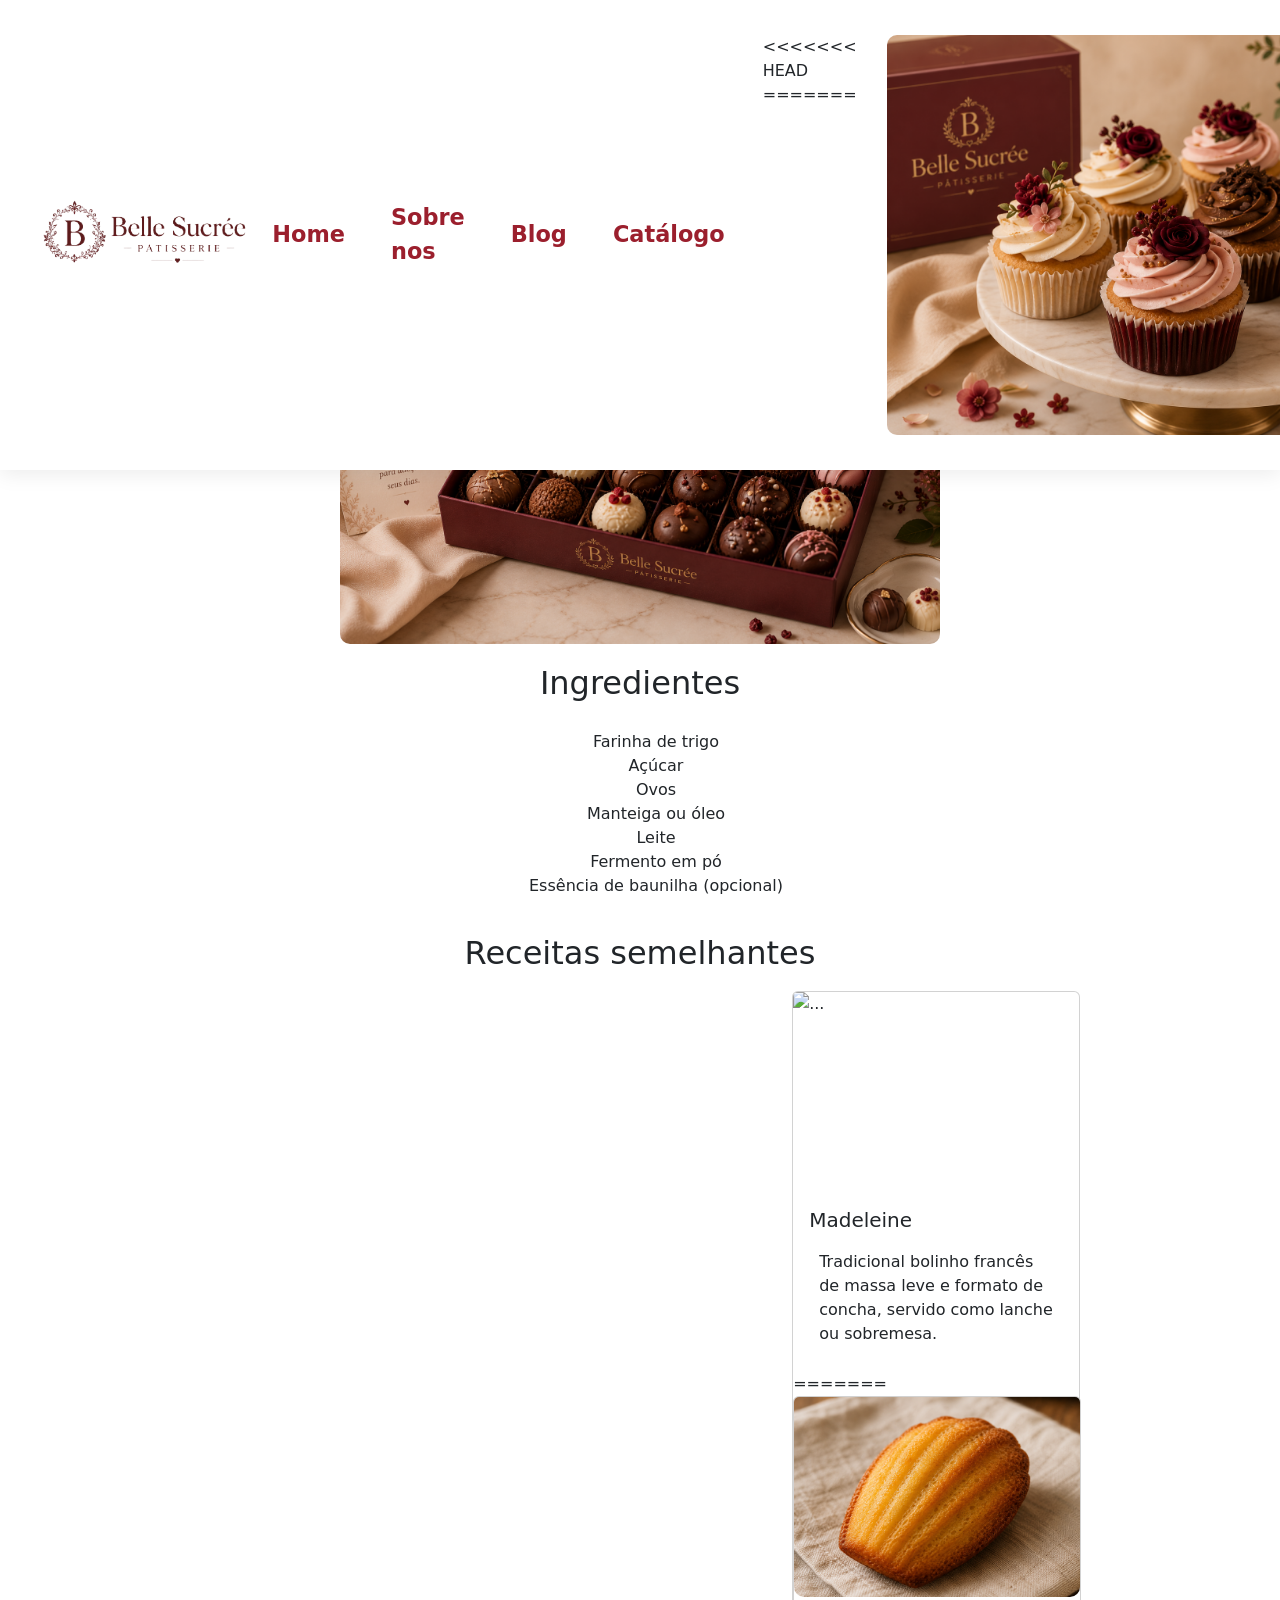
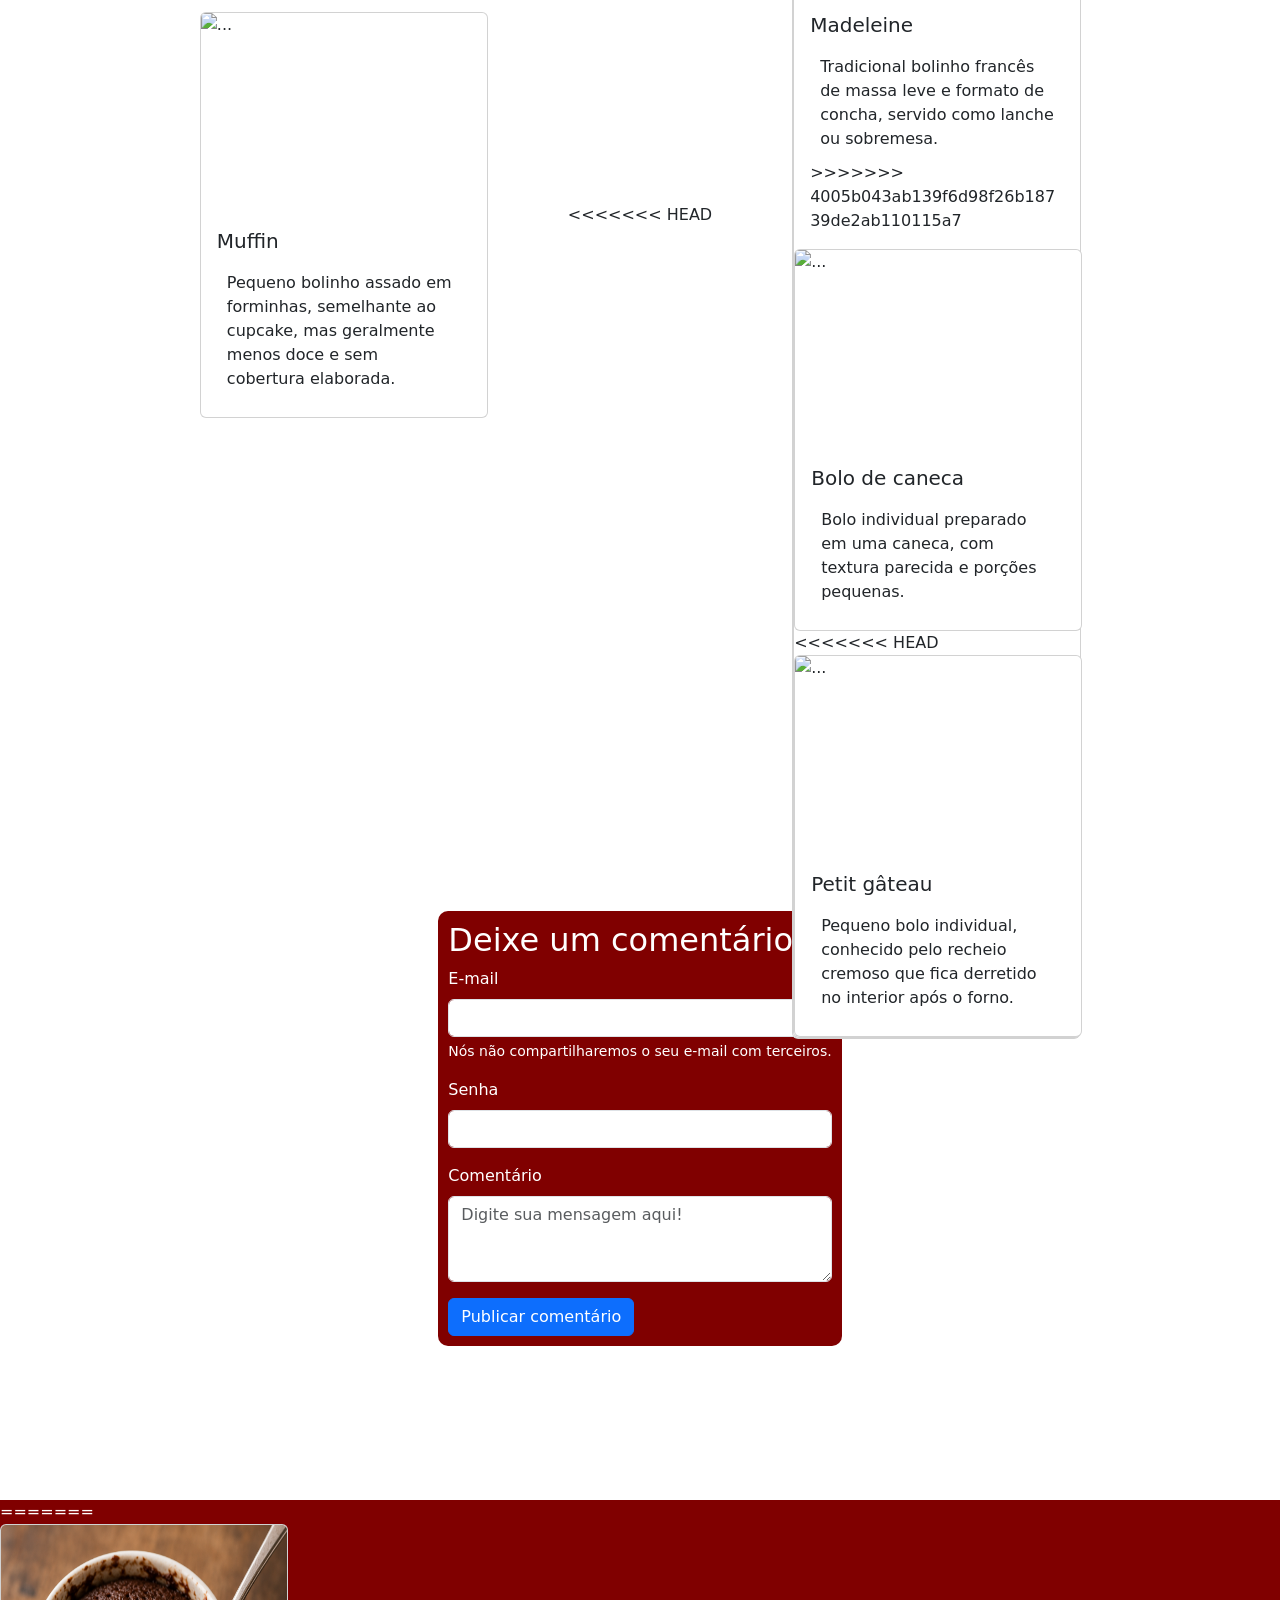
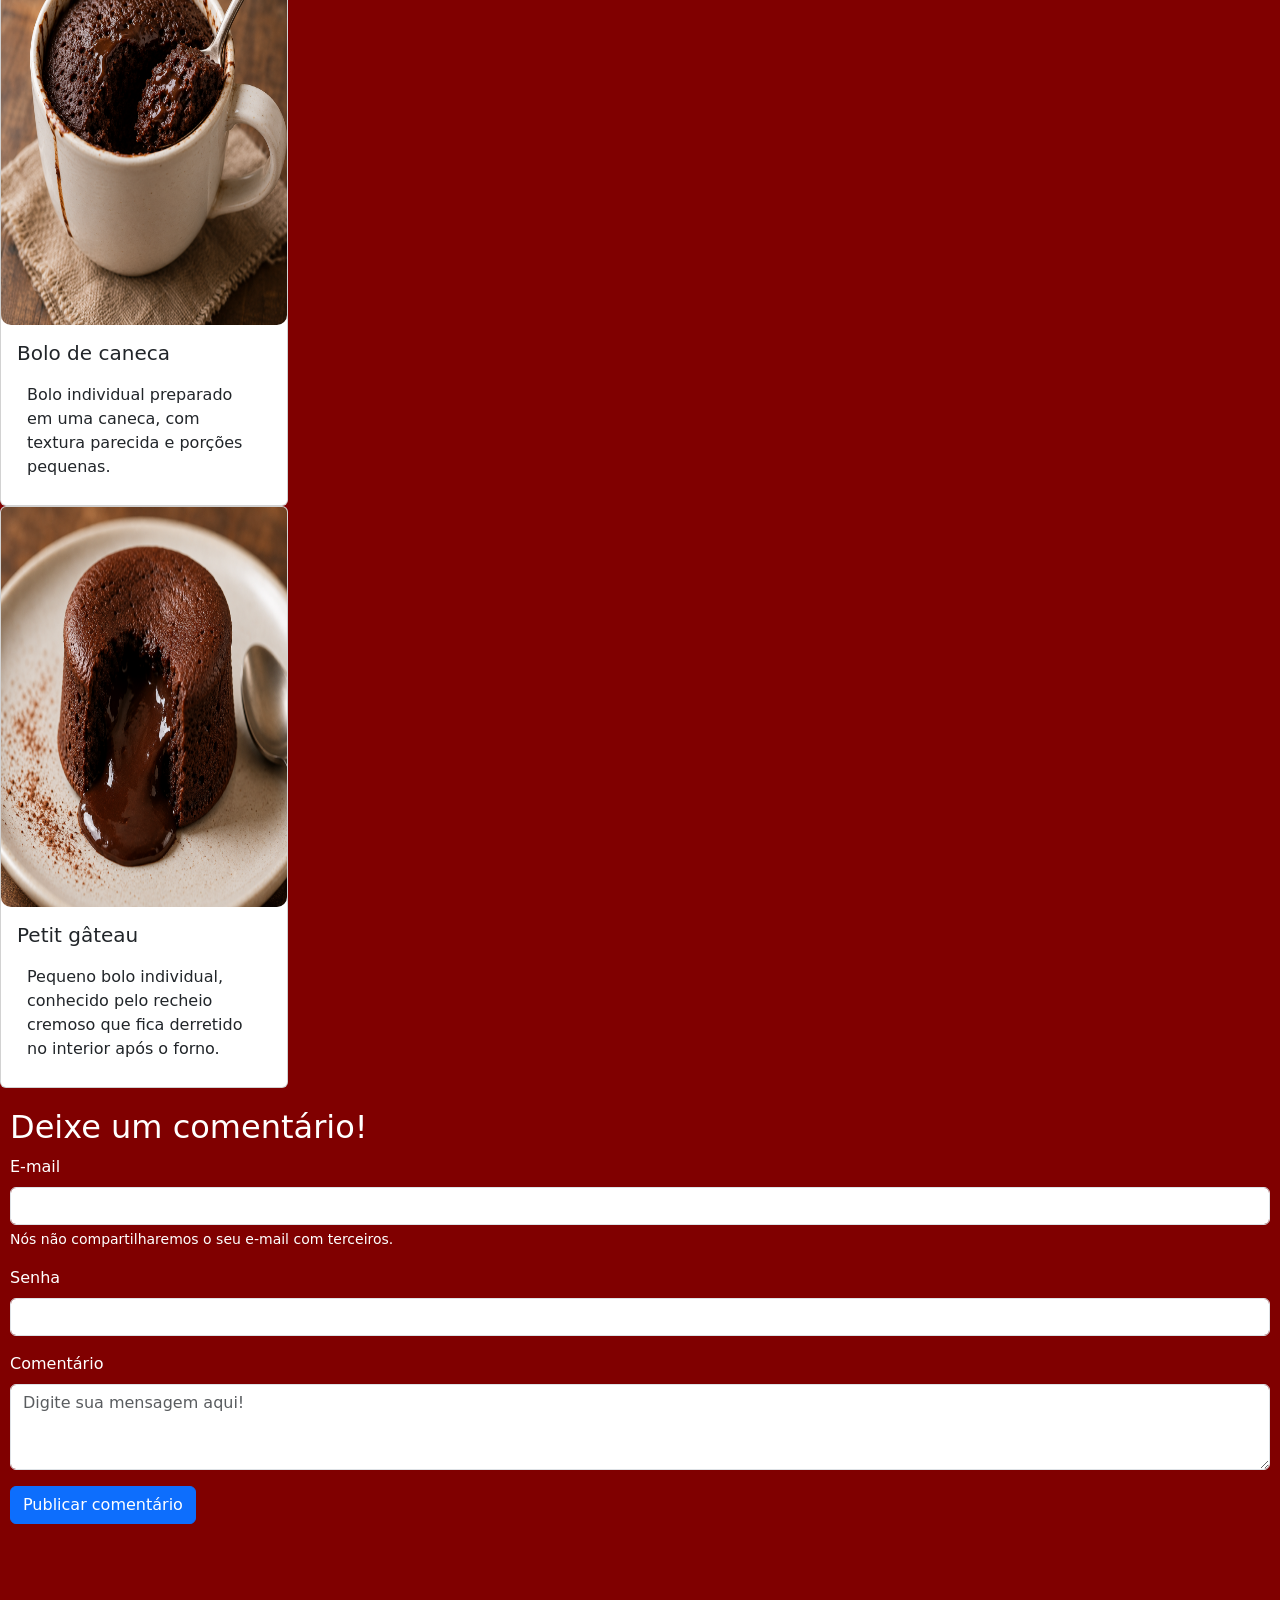
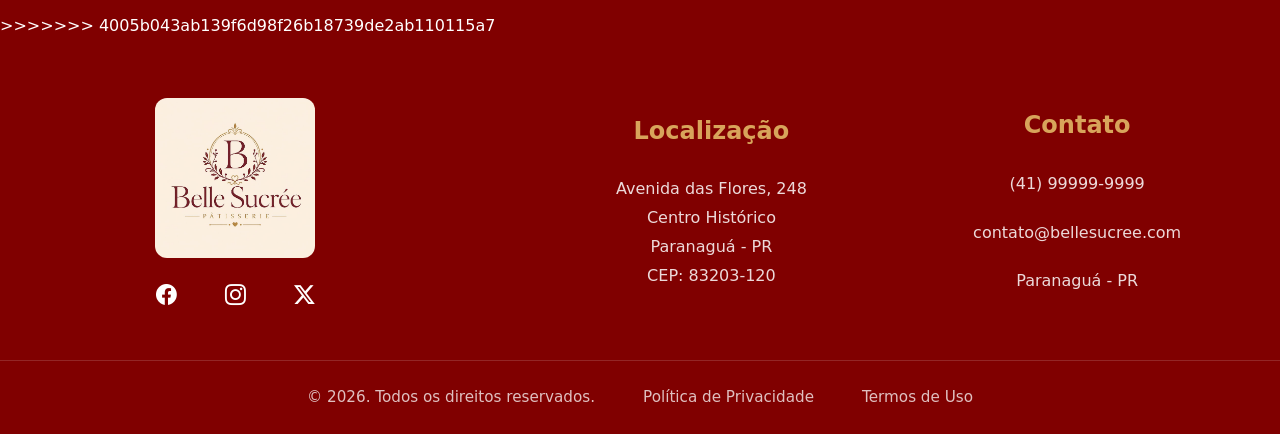
==== blog.html @ 2c6d9902 "Merge branch 'main' of https://github.com/Bruno-Pires-Oliveira/belleSucree" ====
<!DOCTYPE html>
<html lang="pt-BR">

<head>
  <meta charset="UTF-8">
  <meta name="viewport" content="width=device-width, initial-scale=1.0">
  <title>Blog de receita</title>
  <link rel="stylesheet" href="https://cdn.jsdelivr.net/npm/bootstrap-icons@1.13.1/font/bootstrap-icons.min.css">
  <link href="https://cdn.jsdelivr.net/npm/bootstrap@5.3.8/dist/css/bootstrap.min.css" rel="stylesheet" />
  <link rel="stylesheet" href="./style/blogStyle.css">
  <link rel="stylesheet" href="./style/default.css">
</head>

<body>
  <div id="app">
    <header>
      <nav class="navbar navbar-expand-lg navbar-custom fixed-top">

        <div class="container-fluid px-4">

          <!-- LOGO -->
          <div class="logo">
            <img class="logo-navbar" src="./assets/logo_Belle_sucree_Horizontal-sem-fundo.png" alt="Belle Sucrée logo">
          </div>

          <!-- BOTÃO MOBILE -->

          <button class="navbar-toggler" type="button" data-bs-toggle="collapse"
            data-bs-target="#navbarSupportedContent" aria-controls="navbarSupportedContent" aria-expanded="false"
            aria-label="Toggle navigation">

            <span class="navbar-toggler-icon"></span>

          </button>

          <!-- MENU -->

          <div class="collapse navbar-collapse" id="navbarSupportedContent">

            <ul class="navbar-nav mx-auto mb-2 mb-lg-0">

              <li class="nav-item">
                <a class="nav-link" href="./index.html">Home</a>
              </li>

              <li class="nav-item">
                <a class="nav-link" href="./Sobre.html">Sobre nos</a>
              </li>

              <li class="nav-item">
                <a class="nav-link" href="./blog.html">Blog</a>
              </li>

              <li class="nav-item">
                <a class="nav-link" href="./catalogo.html">Catálogo</a>
              </li>

<<<<<<< HEAD
=======
            <img src="./assets/cupcake.png" alt="" class="img-fluid">
            <h2>Ingredientes</h2>
            <ul>
              <li>Farinha de trigo</li>
              <li>Açúcar</li>
              <li>Ovos</li>
              <li>Manteiga ou óleo</li>
              <li>Leite</li>
              <li>Fermento em pó</li>
              <li>Essência de baunilha (opcional)</li>
>>>>>>> 4005b043ab139f6d98f26b18739de2ab110115a7
            </ul>

<<<<<<< HEAD
          </div>

=======
   <h2>Receitas semelhantes</h2>
        <aside class="receitasSemelhantes ">
          
         <div class="card" style="width: 18rem;">
         <img src="./assets/muffin.png" class="card-img-top img-fluid" alt="...">
         <div class="card-body">
         <h5 class="card-title">Muffin</h5>
         <p class="card-text">Pequeno bolinho assado em forminhas, semelhante ao cupcake, geralmente sem cobertura.</p>
>>>>>>> 4005b043ab139f6d98f26b18739de2ab110115a7
        </div>

      </nav>
    </header>
    <main class="main">
      <section class="receitasSecao">
        <h1>Cupcake cremoso</h1>
        <span>Agosto 04, 2026</span>
        <div></div>


        <img src="./assets/docinhos.png" alt="" class="img-fluid">
        <h2>Ingredientes</h2>
        <ul>
          <li>Farinha de trigo</li>
          <li>Açúcar</li>
          <li>Ovos</li>
          <li>Manteiga ou óleo</li>
          <li>Leite</li>
          <li>Fermento em pó</li>
          <li>Essência de baunilha (opcional)</li>
        </ul>
      </section>

      <h2>Receitas semelhantes</h2>
      <aside class="receitasSemelhantes">

        <div class="card" style="width: 18rem;">
          <img src="./assets/muffin.jpg" class="card-img-top img-fluid" alt="...">
          <div class="card-body">
            <h5 class="card-title">Muffin</h5>
            <p class="card-text">Pequeno bolinho assado em forminhas, semelhante ao cupcake, mas geralmente menos doce e
              sem cobertura elaborada.</p>
          </div>
        </div>
<<<<<<< HEAD
        <div class="card" style="width: 18rem;">
          <img src="./assets/madaleine.jpg" class="card-img-top img-fluid" alt="...">
          <div class="card-body">
            <h5 class="card-title">Madeleine</h5>
            <p class="card-text">Tradicional bolinho francês de massa leve e formato de concha, servido como lanche ou
              sobremesa.</p>
          </div>
=======
         <div class="card" style="width: 18rem;">
         <img src="./assets/madaleine.png" class="card-img-top img-fluid" alt="...">
         <div class="card-body">
         <h5 class="card-title">Madeleine</h5>
         <p class="card-text">Tradicional bolinho francês de massa leve e formato de concha, servido como lanche ou sobremesa.</p>
>>>>>>> 4005b043ab139f6d98f26b18739de2ab110115a7
        </div>
        <div class="card" style="width: 18rem;">
          <img src="./assets/boloDeCaneca.webp" class="card-img-top img-fluid" alt="...">
          <div class="card-body">
            <h5 class="card-title">Bolo de caneca</h5>
            <p class="card-text">Bolo individual preparado em uma caneca, com textura parecida e porções pequenas.</p>
          </div>
        </div>
<<<<<<< HEAD
        <div class="card" style="width: 18rem;">
          <img src="./assets/Petitgateau.jpg" class="card-img-top img-fluid" alt="...">
          <div class="card-body">
            <h5 class="card-title">Petit gâteau</h5>
            <p class="card-text">Pequeno bolo individual, conhecido pelo recheio cremoso que fica derretido no interior
              após o forno.</p>
          </div>
        </div>
      </aside>
      <div class="formulario">
        <h2>Deixe um comentário!</h2>
        <form>
          <div class="mb-3">
            <label for="exampleInputEmail1" class="form-label">E-mail</label>
            <input type="email" class="form-control" id="exampleInputEmail1" aria-describedby="emailHelp">
            <div id="emailHelp" class="form-text">Nós não compartilharemos o seu e-mail com terceiros.</div>
          </div>
          <div class="mb-3">
            <label for="exampleInputPassword1" class="form-label">Senha</label>
            <input type="password" class="form-control" id="exampleInputPassword1">
          </div>
          <div class="mb-3">
            <label for="messageTextarea" class="form-label">Comentário</label>
            <textarea class="form-control" id="messageTextarea" rows="3"
              placeholder="Digite sua mensagem aqui!"></textarea>
          </div>
          <button type="submit" class="btn btn-primary">Publicar comentário</button>
        </form>
      </div>
    </main>
    <footer class="footer">

=======
         <div class="card" style="width: 18rem;">
         <img src="./assets/boloDeCaneca.png" class="card-img-top img-fluid" alt="...">
         <div class="card-body">
         <h5 class="card-title">Bolo de caneca</h5>
         <p class="card-text">Bolo individual preparado em uma caneca, com textura parecida e porções pequenas.</p>
        </div>
        </div>
           <div class="card" style="width: 18rem;">
         <img src="./assets/petitGateu.png" class="card-img-top img-fluid" alt="...">
         <div class="card-body">
         <h5 class="card-title">Petit gâteau</h5>
         <p class="card-text">Pequeno bolo individual, conhecido pelo recheio cremoso que fica derretido no interior após o forno.</p>
        </div>
        </div> 
        </aside>
     <div class="formulario">
    <h2>Deixe um comentário!</h2>
    <form>
  <div class="mb-3">
    <label for="exampleInputEmail1" class="form-label">E-mail</label>
    <input type="email" class="form-control" id="exampleInputEmail1" aria-describedby="emailHelp">
    <div id="emailHelp" class="form-text">Nós não compartilharemos o seu e-mail com terceiros.</div>
  </div>
  <div class="mb-3">
    <label for="exampleInputPassword1" class="form-label">Senha</label>
    <input type="password" class="form-control" id="exampleInputPassword1">
  </div>
  <div class="mb-3">
  <label for="messageTextarea" class="form-label">Comentário</label>
  <textarea class="form-control" id="messageTextarea" rows="3" placeholder="Digite sua mensagem aqui!"></textarea>
</div>
  <button type="submit" class="btn btn-primary">Publicar comentário</button>
</form>
</div>
      </main>
     <footer class="footer">
 
>>>>>>> 4005b043ab139f6d98f26b18739de2ab110115a7
        <div class="footer-container align-items-center">

            <!-- Logo -->

            <div class="footer-col d-flex flex-column">

                <div class="d-flex flex-column align-items-center">

                    <img class="logo-footer" src="./assets/logoBelleSucree.jpg" alt="Belle Sucrée logo">

                    <section class="d-flex gap-5 p-2">
                        <i class="bi bi-facebook"></i>
                        <i class="bi bi-instagram"></i>
                        <i class="bi bi-twitter-x"></i>
                    </section>

                </div>

            </div>

            <!-- localização -->

            <div class="footer-col">

                <h3>Localização</h3>

                <p>
                    Avenida das Flores, 248<br>
                    Centro Histórico<br>
                    Paranaguá - PR<br>
                    CEP: 83203-120
                </p>
            </div>

            <!-- Contato -->

            <div class="footer-col">

                <h3>Contato</h3>

                <p>(41) 99999-9999</p>

                <p>contato@bellesucree.com</p>

                <p>Paranaguá - PR</p>

            </div>

        </div>

        <div class="footer-bottom d-flex gap-5 justify-content-center">

            <span>© 2026. Todos os direitos reservados.</span>
            <span>Política de Privacidade</span>
            <span>Termos de Uso</span>

        </div>

    </footer>
  </div>

  <script src="https://cdn.jsdelivr.net/npm/bootstrap@5.3.8/dist/js/bootstrap.bundle.min.js"
    integrity="sha384-FKyoEForCGlyvwx9Hj09JcYn3nv7wiPVlz7YYwJrWVcXK/BmnVDxM+D2scQbITxI"
    crossorigin="anonymous"></script>
</body>

</html>
---- style/blogStyle.css ----
a{
    text-decoration: none;
    color: white;
}
main{
    display: flex;
    flex-direction: column;
    align-items: center;
    justify-content: center;
    gap: 10px;
}


.receitasSecao{
    display: flex;
    flex-direction: column;
    align-items: center;
    justify-content: center;
    padding: 10px;
    gap: 20px;
}
.receitasSemelhantes{
    display: flex;
    flex-direction: column;
    gap: 20px;
    height: 50%;
  
}


img{
    border-radius: 10px;
}

p{
    padding: 10px;
    margin: 0;
}

.formulario{
    background-color: #800000;
    border-radius: 10px;
    margin-top: 10px;
    padding: 10px;
    color: white;
}
#emailHelp{
    color: white;
}







/* ===========================
TABLET
=========================== */
 
@media (min-width:768px) {
    
    #app{
        display: grid;
        grid-template-areas:  
        "header header header"
        "main main main"
        "footer footer footer"
        ;
    }
    
    header{
        grid-area: header;
    }
    main{
        grid-area: main;
        
    }
  
    footer{
        grid-area: footer;
    }
    
    img{
        height: 400px !important; 
    }
    .receitasSemelhantes{
        display: flex;
        flex-direction: row;
        flex-wrap: wrap;
        justify-content: center;
        align-items: center;
        gap: 80px;
    }
    .receitasSemelhantes img {
            height: 200px !important;
        }
    .footer-container {
        grid-template-columns: 1fr;
        text-align: center;
        gap: 40px;
    }
 
    .footer-col:first-child {
        max-width: 100%;
    }
 
    .logo-footer {
        margin: 0 auto 15px;
    }
 
    .footer-col section {
        justify-content: center;
    }
 
    .footer-bottom {
        flex-direction: row;
        align-items: center;
        text-align: center;
        
    }
 
}
 

@media (min-width:1024px) {
    .receitasSemelhantes{
        display: flex;
        flex-direction: row;
        
    }
    header{
        padding: 10px;
    }
    li{
        display: flex;
        align-items: center;
        justify-content: center;
    }
}
---- style/default.css ----
:root {
    --fundoPrincipal: #FFF8F0;
    --fundoSecoes: #F7EFE6;
    --destaques: #9B1F2D;
    --botaoPrimario: #7A1F33;
    --botaoHover: #5E1626;
    --titulos: #5A3A2E;
    --texto: #6D4C41;
    --bordaDetalhes: #EADBC8;
    --destaqueIcones: #D8A45B;
}

.bg-main {
    background-color: var(--fundoPrincipal) !important;
}

.bg-sections {
    background-color: var(--fundoSecoes) !important;
}

.bg-destaque {
    background-color: var(--destaques) !important;
}

.btn-bg-primary {
    background-color: var(--botaoPrimario) !important;
}

.btn-hover:hover {
    background-color: var(--botaoHover) !important;
}

.text-title {
    color: var(--titulos) !important;
}

.text-common {
    color: var(--texto) !important;
}

.border-details {
    border-color: var(--bordaDetalhes) !important;
}

.icon-details {
    color: var(--destaqueIcones) !important;
}


* {
    margin: 0;
    padding: 0;
    box-sizing: border-box;
    
}

/* =========================== Cabeçalho =========================== */
.navbar-custom {
    background-color: #fff !important;
    box-shadow: 0 4px 20px rgba(0, 0, 0, .08);
    min-height: 100px;
    z-index: 9999;
}

.logo-navbar {
    height: 120px !important;
    width: auto;
    object-fit: contain;
}

.navbar-nav {
    gap: 30px;
}

.nav-item {
    display: flex;
    align-items: center;
    justify-content: center;
    font-size: 1.4rem;
}

.nav-link {
    color: var(--destaques) !important;
    font-weight: 700 !important;
    font-size: 1.4rem;
    padding: 14px 30px;
    position: relative;
    transition: .3s;
}

.nav-link:hover {
    color: var(--destaques) !important;
}

.nav-link::after {
    content: "";
    position: absolute;
    left: 0;
    bottom: -5px;
    width: 0;
    height: 2px;
    background: var(--destaques);
    transition: .3s;
}

.nav-link:hover::after {
    width: 100%;
}

.nav-link.active {
    color: var(--destaques) !important;
}

.btn-pedido {
    background: var(--botaoPrimario);
    color: #fff;
    border: none;
    padding: 12px 25px;
    border-radius: 50px;
    font-weight: 700;
    transition: .3s;
}

.btn-pedido:hover {
    background: var(--botaoHover);
    transform: translateY(-2px);
}

.navbar-toggler {
    border: 1px solid black;
}

.navbar-toggler:focus {
    box-shadow: none;
}

/* =========================== Footer =========================== */
.logo-footer {
    height: 160px !important;
    width: auto;
    object-fit: contain;
}

.footer {
    background: #800000;
    color: #fff;
    margin-top: 80px;
}

.footer-container {
    max-width: 1400px;
    margin: 0 auto;
    display: grid;
    grid-template-columns: 1.5fr 1fr 1fr;
    gap: 80px;
    padding: 60px 60px 40px;
}

.footer-col h3 {
    font-size: 1.5rem;
    font-weight: 700;
    margin-bottom: 20px;
    color: var(--destaqueIcones);
}

.footer-col p {
    color: rgba(255, 255, 255, .85);
    line-height: 1.8;
}

.logo-footer {
    border-radius: 12px;
    margin-bottom: 15px;
}

.footer-col:first-child {
    max-width: 350px;
}

.footer-col section i {
    font-size: 1.3rem;
    cursor: pointer;
    transition: .3s;
}

.footer-col section i:hover {
    color: #D8A45B;
    transform: translateY(-3px);
}

.footer-bottom {
    border-top: 1px solid rgba(255, 255, 255, .15);

    padding: 25px;

    color: rgba(255, 255, 255, .75);

    font-size: .95rem;
}

.footer-bottom span {
    cursor: pointer;
    transition: .3s;
}

.footer-bottom span:hover {
    color: #D8A45B;
}


/* ========================== RESPONSIVIDADE =========================== */

/* ===========================
TABLET
=========================== */

@media (max-width:1024px) {
    .footer-container {
        gap: 40px;
        padding: 50px 30px;

    }

}

/* ===========================
CELULAR
=========================== */

@media (max-width:768px) {

    .header {
        flex-direction: column !important;
        gap: 20px !important;
        padding: 25px !important;
    }

    nav {
        gap: 20px !important;
        flex-wrap: wrap !important;
        justify-content: center !important;
    }

    .navbar-brand img {
        height: 60px !important;
    }

    .navbar-nav {
        gap: 10px !important;
        text-align: center !important;
        margin: 20px 0 !important;
    }

    .footer-container {
        grid-template-columns: 1fr !important;
        text-align: center !important;
        gap: 40px !important;
    }

    .footer-col:first-child {
        max-width: 100% !important;
    }

    .logo-footer {
        margin: 0 auto 15px !important;
    }

    .footer-col section {
        justify-content: center !important;
    }

    .footer-bottom {
        flex-direction: column !important;
        align-items: center !important;
        text-align: center !important;
        gap: 12px !important;
    }

}

/* ===========================
TELAS PEQUENAS
=========================== */

@media (max-width:480px) {
    .header {
        padding: 20px !important;
    }

    .logo img {
        height: 50px !important;
    }
}
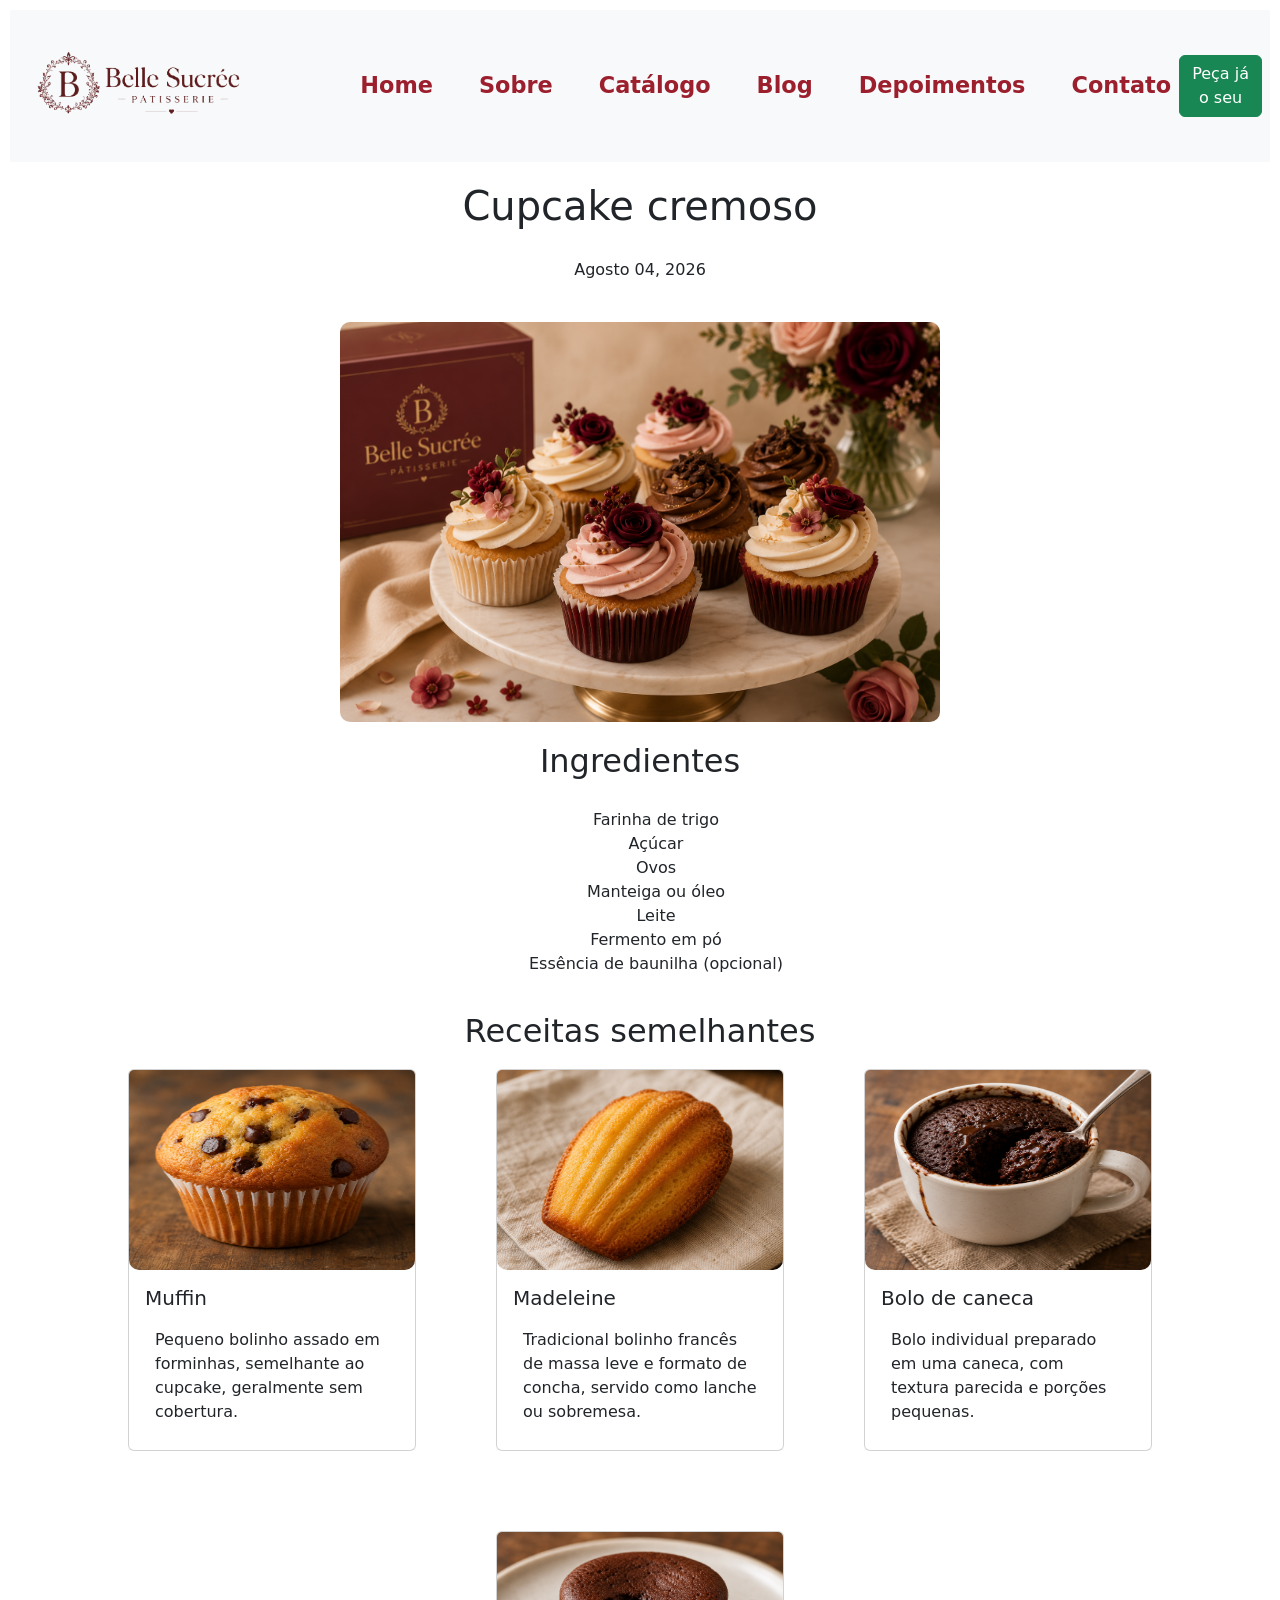
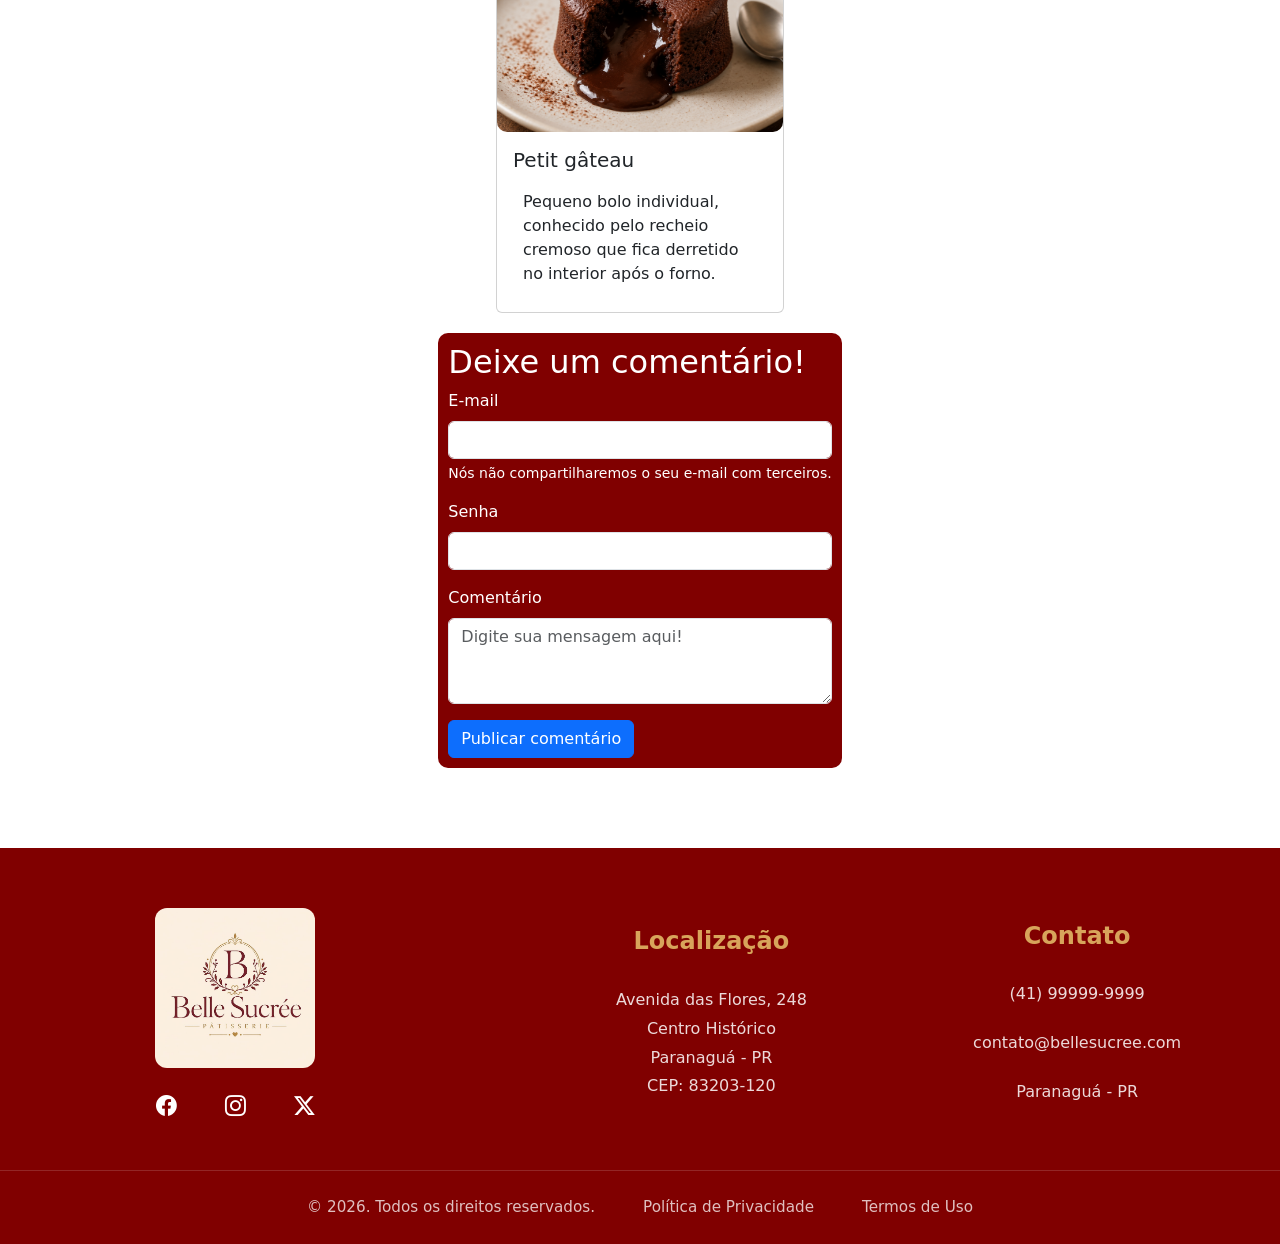
==== commit 39113d62: "Corrigindo a cagada do Pedro Lucas Dos Santos Nieri" ====
--- a/blog.html
+++ b/blog.html
@@ -1,62 +1,64 @@
 <!DOCTYPE html>
 <html lang="pt-BR">
-
 <head>
-  <meta charset="UTF-8">
-  <meta name="viewport" content="width=device-width, initial-scale=1.0">
-  <title>Blog de receita</title>
-  <link rel="stylesheet" href="https://cdn.jsdelivr.net/npm/bootstrap-icons@1.13.1/font/bootstrap-icons.min.css">
-  <link href="https://cdn.jsdelivr.net/npm/bootstrap@5.3.8/dist/css/bootstrap.min.css" rel="stylesheet" />
-  <link rel="stylesheet" href="./style/blogStyle.css">
-  <link rel="stylesheet" href="./style/default.css">
-</head>
+    <meta charset="UTF-8">
+    <meta name="viewport" content="width=device-width, initial-scale=1.0">
+    <title>Blog de receita</title>
+     <link rel="stylesheet" href="https://cdn.jsdelivr.net/npm/bootstrap-icons@1.13.1/font/bootstrap-icons.min.css">
+  <link href="https://cdn.jsdelivr.net/npm/bootstrap@5.3.8/dist/css/bootstrap.min.css" rel="stylesheet"/>
+    <link rel="stylesheet" href="./style/blogStyle.css">
+    <link rel="stylesheet" href="./style/default.css">
+  </head>
 
 <body>
-  <div id="app">
-    <header>
-      <nav class="navbar navbar-expand-lg navbar-custom fixed-top">
+    <div id="app">
+       <header>
 
-        <div class="container-fluid px-4">
+      <nav class="navbar navbar-expand-lg bg-body-tertiary">
+        <div class="container-fluid p-2">
+          <img class="logo-navbar img-fluid" src="./assets/logo_Belle_sucree_Horizontal-sem-fundo.png" style="height: 75px;" alt=""
+            srcset=""></a>
+          <a class="navbar-brand" href="#">
+            <button class="navbar-toggler" type="button" data-bs-toggle="collapse"
+              data-bs-target="#navbarSupportedContent" aria-controls="navbarSupportedContent" aria-expanded="false"
+              aria-label="Toggle navigation">
+              <span class="navbar-toggler-icon"></span>
+            </button>
+            <div class="collapse navbar-collapse " id="navbarSupportedContent">
+              <ul class="navbar-nav me-auto mb-2 mb-lg-0 ">
+                <li class="nav-item ">
+                  <a class="nav-link active linkHeader" aria-current="page" href="./index.html">Home</a>
+                </li>
+                <li class="nav-item">
+                  <a class="nav-link active linkHeader" aria-current="page" href="./Sobre.html">Sobre</a>
+                </li>
+                <li class="nav-item">
+                  <a class="nav-link active linkHeader" aria-current="page" href="./catalogo.html">Catálogo</a>
+                </li>
+                  <li class="nav-item">
+                  <a class="nav-link active linkHeader" aria-current="page" href="./blog.html">Blog</a>
+                </li>
+                <li class="nav-item">
+                  <a class="nav-link active linkHeader" aria-current="page" href="./index.html">Depoimentos</a>
+                </li>
+                <li class="nav-item">
+                  <a class="nav-link active linkHeader" aria-current="page" href="./index.html">Contato</a>
+                </li>
+              </ul>
+              <form class="d-flex" role="search" >
+                <button class="btn btn-success" type="button" ><a href="/catalogo.html">Peça já o seu</a></button>
+              </form>
+            </div>
+        </div>
+      </nav>
+      </header>
+      <main class="main">
+        <section class="receitasSecao">
+            <h1>Cupcake cremoso</h1>
+            <span>Agosto 04, 2026</span>
+            <div></div>
+           
 
-          <!-- LOGO -->
-          <div class="logo">
-            <img class="logo-navbar" src="./assets/logo_Belle_sucree_Horizontal-sem-fundo.png" alt="Belle Sucrée logo">
-          </div>
-
-          <!-- BOTÃO MOBILE -->
-
-          <button class="navbar-toggler" type="button" data-bs-toggle="collapse"
-            data-bs-target="#navbarSupportedContent" aria-controls="navbarSupportedContent" aria-expanded="false"
-            aria-label="Toggle navigation">
-
-            <span class="navbar-toggler-icon"></span>
-
-          </button>
-
-          <!-- MENU -->
-
-          <div class="collapse navbar-collapse" id="navbarSupportedContent">
-
-            <ul class="navbar-nav mx-auto mb-2 mb-lg-0">
-
-              <li class="nav-item">
-                <a class="nav-link" href="./index.html">Home</a>
-              </li>
-
-              <li class="nav-item">
-                <a class="nav-link" href="./Sobre.html">Sobre nos</a>
-              </li>
-
-              <li class="nav-item">
-                <a class="nav-link" href="./blog.html">Blog</a>
-              </li>
-
-              <li class="nav-item">
-                <a class="nav-link" href="./catalogo.html">Catálogo</a>
-              </li>
-
-<<<<<<< HEAD
-=======
             <img src="./assets/cupcake.png" alt="" class="img-fluid">
             <h2>Ingredientes</h2>
             <ul>
@@ -67,13 +69,9 @@
               <li>Leite</li>
               <li>Fermento em pó</li>
               <li>Essência de baunilha (opcional)</li>
->>>>>>> 4005b043ab139f6d98f26b18739de2ab110115a7
             </ul>
+        </section>
 
-<<<<<<< HEAD
-          </div>
-
-=======
    <h2>Receitas semelhantes</h2>
         <aside class="receitasSemelhantes ">
           
@@ -82,99 +80,15 @@
          <div class="card-body">
          <h5 class="card-title">Muffin</h5>
          <p class="card-text">Pequeno bolinho assado em forminhas, semelhante ao cupcake, geralmente sem cobertura.</p>
->>>>>>> 4005b043ab139f6d98f26b18739de2ab110115a7
         </div>
-
-      </nav>
-    </header>
-    <main class="main">
-      <section class="receitasSecao">
-        <h1>Cupcake cremoso</h1>
-        <span>Agosto 04, 2026</span>
-        <div></div>
-
-
-        <img src="./assets/docinhos.png" alt="" class="img-fluid">
-        <h2>Ingredientes</h2>
-        <ul>
-          <li>Farinha de trigo</li>
-          <li>Açúcar</li>
-          <li>Ovos</li>
-          <li>Manteiga ou óleo</li>
-          <li>Leite</li>
-          <li>Fermento em pó</li>
-          <li>Essência de baunilha (opcional)</li>
-        </ul>
-      </section>
-
-      <h2>Receitas semelhantes</h2>
-      <aside class="receitasSemelhantes">
-
-        <div class="card" style="width: 18rem;">
-          <img src="./assets/muffin.jpg" class="card-img-top img-fluid" alt="...">
-          <div class="card-body">
-            <h5 class="card-title">Muffin</h5>
-            <p class="card-text">Pequeno bolinho assado em forminhas, semelhante ao cupcake, mas geralmente menos doce e
-              sem cobertura elaborada.</p>
-          </div>
         </div>
-<<<<<<< HEAD
-        <div class="card" style="width: 18rem;">
-          <img src="./assets/madaleine.jpg" class="card-img-top img-fluid" alt="...">
-          <div class="card-body">
-            <h5 class="card-title">Madeleine</h5>
-            <p class="card-text">Tradicional bolinho francês de massa leve e formato de concha, servido como lanche ou
-              sobremesa.</p>
-          </div>
-=======
          <div class="card" style="width: 18rem;">
          <img src="./assets/madaleine.png" class="card-img-top img-fluid" alt="...">
          <div class="card-body">
          <h5 class="card-title">Madeleine</h5>
          <p class="card-text">Tradicional bolinho francês de massa leve e formato de concha, servido como lanche ou sobremesa.</p>
->>>>>>> 4005b043ab139f6d98f26b18739de2ab110115a7
         </div>
-        <div class="card" style="width: 18rem;">
-          <img src="./assets/boloDeCaneca.webp" class="card-img-top img-fluid" alt="...">
-          <div class="card-body">
-            <h5 class="card-title">Bolo de caneca</h5>
-            <p class="card-text">Bolo individual preparado em uma caneca, com textura parecida e porções pequenas.</p>
-          </div>
         </div>
-<<<<<<< HEAD
-        <div class="card" style="width: 18rem;">
-          <img src="./assets/Petitgateau.jpg" class="card-img-top img-fluid" alt="...">
-          <div class="card-body">
-            <h5 class="card-title">Petit gâteau</h5>
-            <p class="card-text">Pequeno bolo individual, conhecido pelo recheio cremoso que fica derretido no interior
-              após o forno.</p>
-          </div>
-        </div>
-      </aside>
-      <div class="formulario">
-        <h2>Deixe um comentário!</h2>
-        <form>
-          <div class="mb-3">
-            <label for="exampleInputEmail1" class="form-label">E-mail</label>
-            <input type="email" class="form-control" id="exampleInputEmail1" aria-describedby="emailHelp">
-            <div id="emailHelp" class="form-text">Nós não compartilharemos o seu e-mail com terceiros.</div>
-          </div>
-          <div class="mb-3">
-            <label for="exampleInputPassword1" class="form-label">Senha</label>
-            <input type="password" class="form-control" id="exampleInputPassword1">
-          </div>
-          <div class="mb-3">
-            <label for="messageTextarea" class="form-label">Comentário</label>
-            <textarea class="form-control" id="messageTextarea" rows="3"
-              placeholder="Digite sua mensagem aqui!"></textarea>
-          </div>
-          <button type="submit" class="btn btn-primary">Publicar comentário</button>
-        </form>
-      </div>
-    </main>
-    <footer class="footer">
-
-=======
          <div class="card" style="width: 18rem;">
          <img src="./assets/boloDeCaneca.png" class="card-img-top img-fluid" alt="...">
          <div class="card-body">
@@ -212,33 +126,32 @@
       </main>
      <footer class="footer">
  
->>>>>>> 4005b043ab139f6d98f26b18739de2ab110115a7
         <div class="footer-container align-items-center">
-
+ 
             <!-- Logo -->
-
+ 
             <div class="footer-col d-flex flex-column">
-
+ 
                 <div class="d-flex flex-column align-items-center">
-
+ 
                     <img class="logo-footer" src="./assets/logoBelleSucree.jpg" alt="Belle Sucrée logo">
-
+ 
                     <section class="d-flex gap-5 p-2">
                         <i class="bi bi-facebook"></i>
                         <i class="bi bi-instagram"></i>
                         <i class="bi bi-twitter-x"></i>
                     </section>
-
+ 
                 </div>
-
+ 
             </div>
-
+ 
             <!-- localização -->
-
+ 
             <div class="footer-col">
-
+ 
                 <h3>Localização</h3>
-
+ 
                 <p>
                     Avenida das Flores, 248<br>
                     Centro Histórico<br>
@@ -246,37 +159,36 @@
                     CEP: 83203-120
                 </p>
             </div>
-
+ 
             <!-- Contato -->
-
+ 
             <div class="footer-col">
-
+ 
                 <h3>Contato</h3>
-
+ 
                 <p>(41) 99999-9999</p>
-
+ 
                 <p>contato@bellesucree.com</p>
-
+ 
                 <p>Paranaguá - PR</p>
-
+ 
             </div>
-
+ 
         </div>
-
+ 
         <div class="footer-bottom d-flex gap-5 justify-content-center">
-
+ 
             <span>© 2026. Todos os direitos reservados.</span>
             <span>Política de Privacidade</span>
             <span>Termos de Uso</span>
+ 
+        </div>
+ 
+    </footer>
+    </div>
 
-        </div>
-
-    </footer>
-  </div>
-
-  <script src="https://cdn.jsdelivr.net/npm/bootstrap@5.3.8/dist/js/bootstrap.bundle.min.js"
+    <script src="https://cdn.jsdelivr.net/npm/bootstrap@5.3.8/dist/js/bootstrap.bundle.min.js"
     integrity="sha384-FKyoEForCGlyvwx9Hj09JcYn3nv7wiPVlz7YYwJrWVcXK/BmnVDxM+D2scQbITxI"
     crossorigin="anonymous"></script>
 </body>
-
 </html>
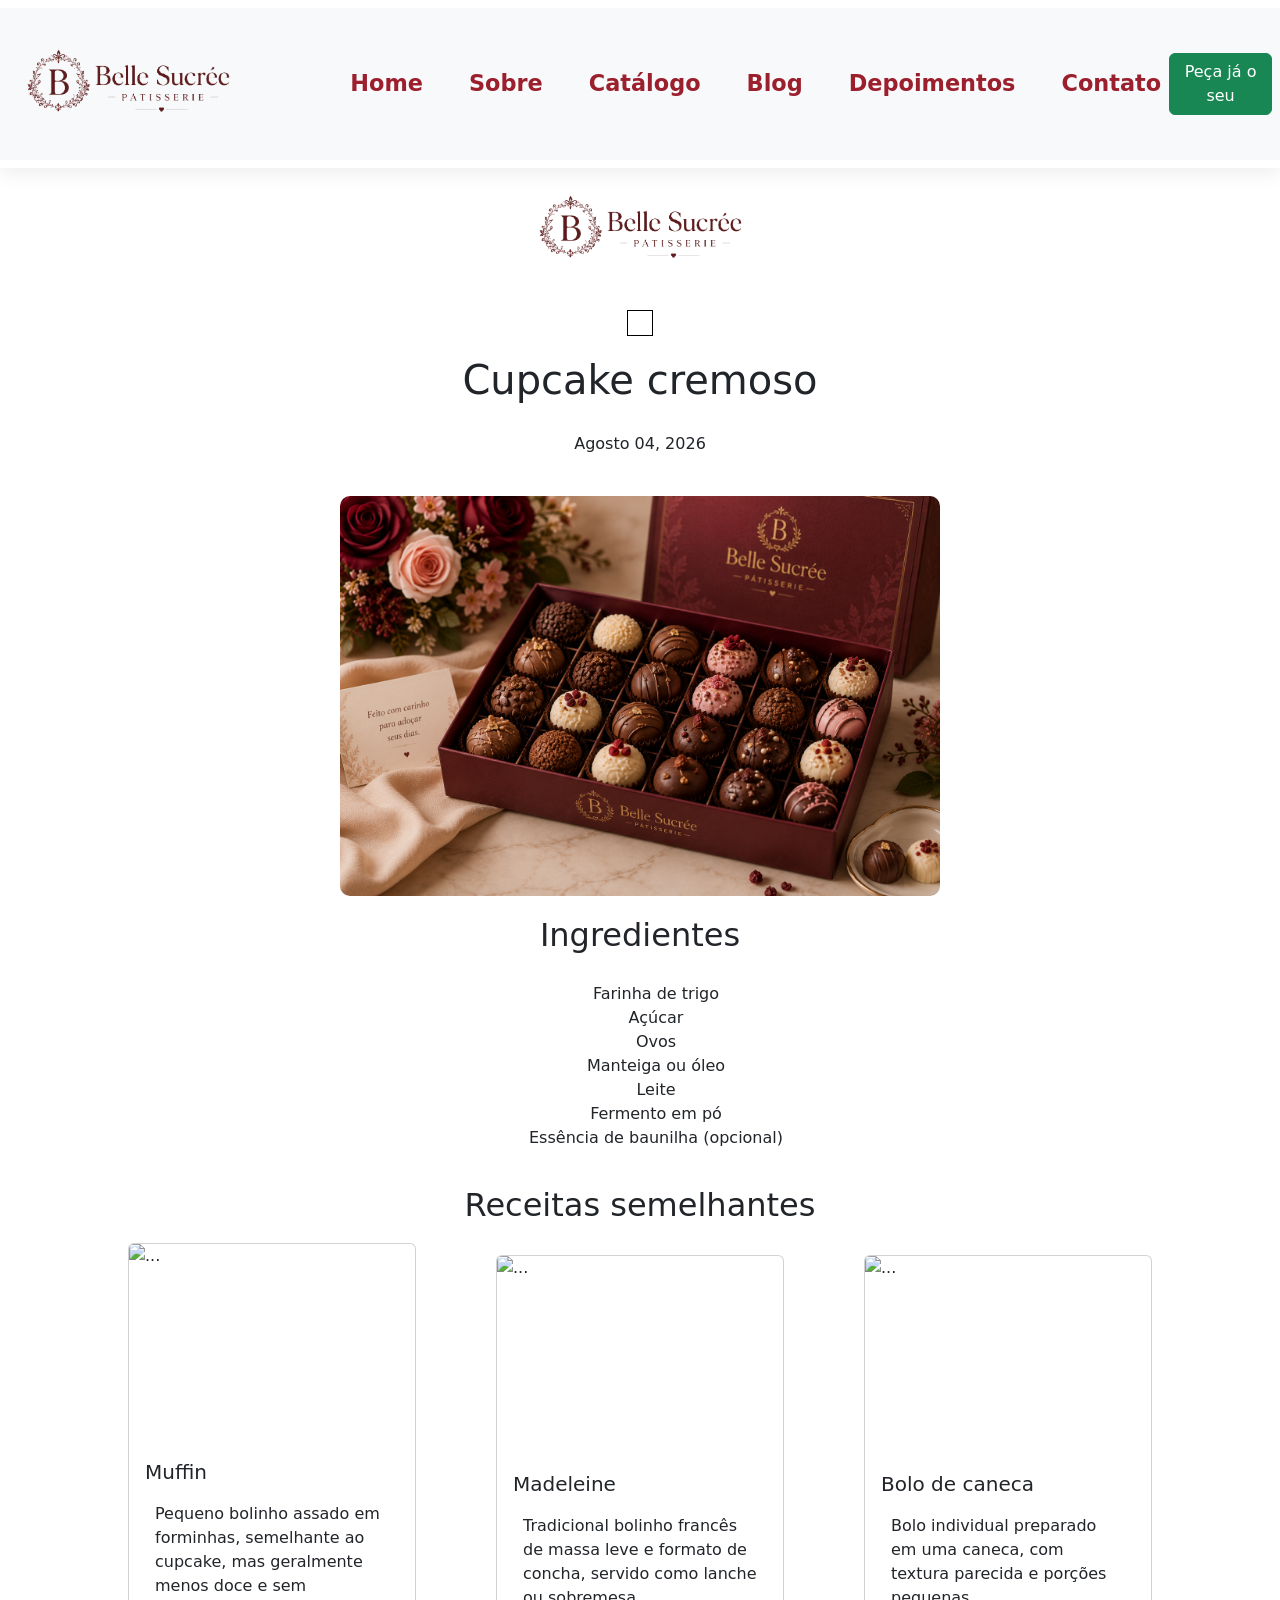
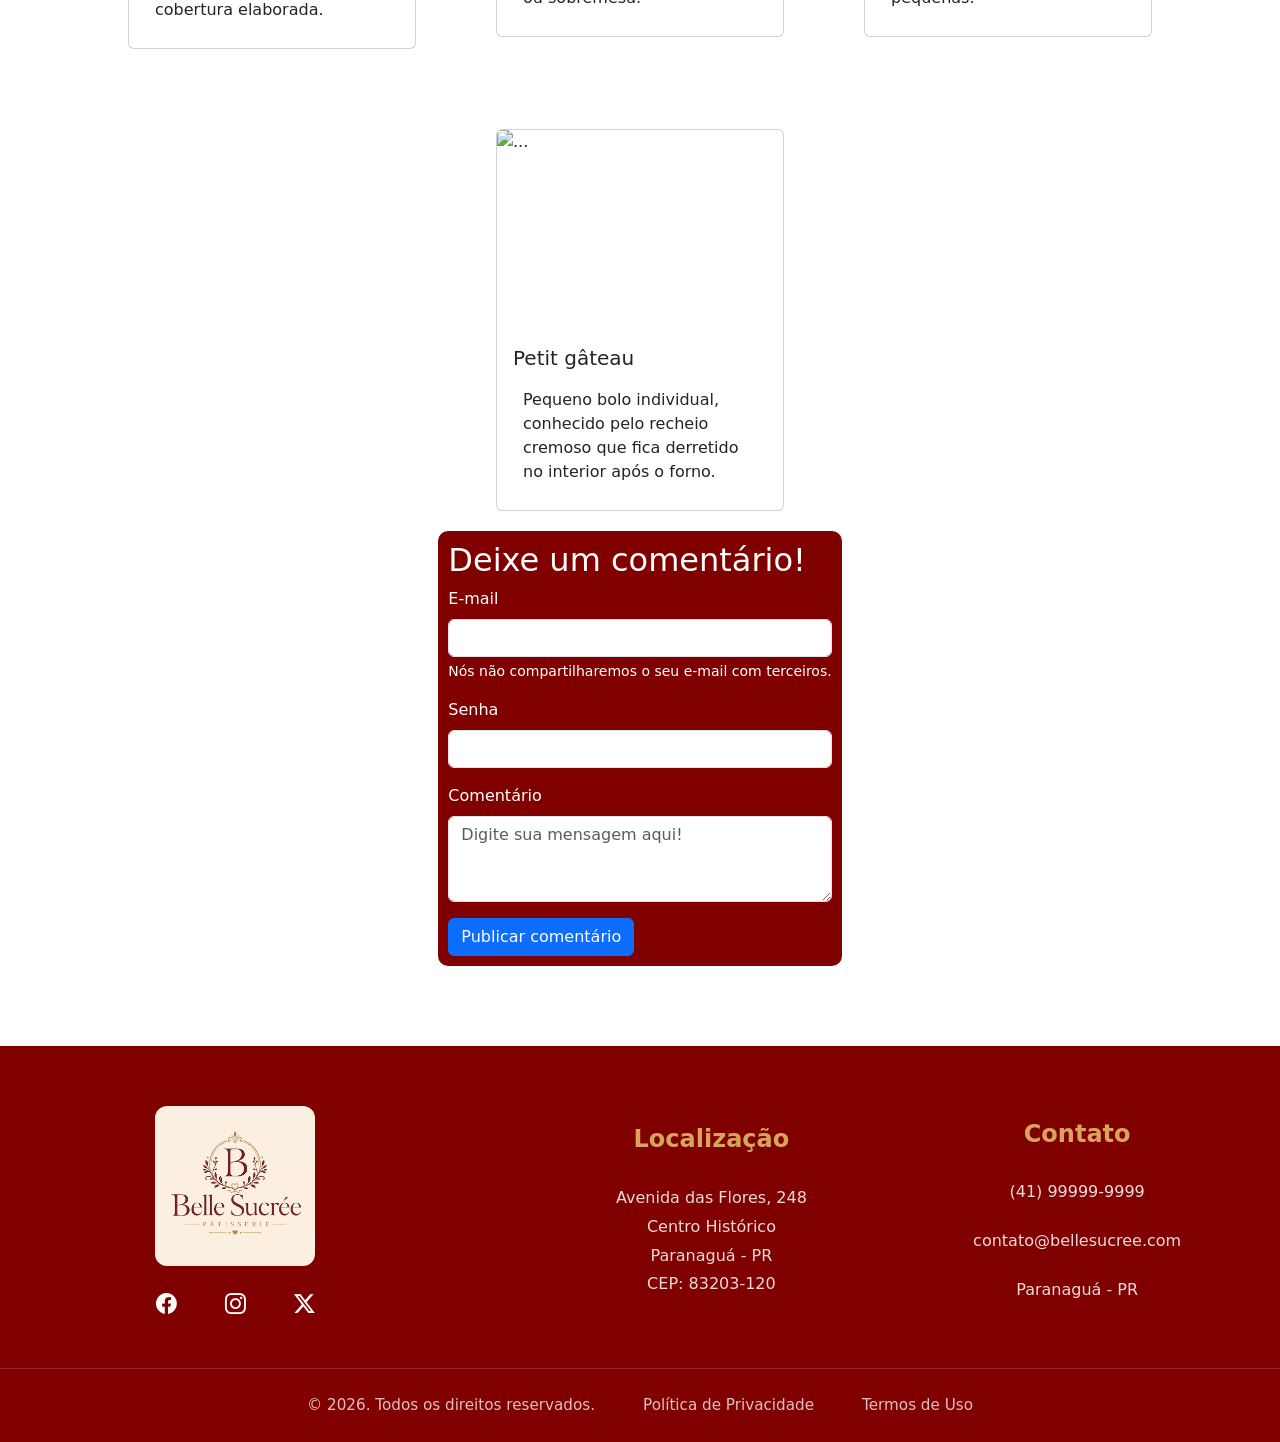
==== commit 66cda4c5: "Merge branch 'main' of https://github.com/Bruno-Pires-Oliveira/belleSucree" ====
--- a/blog.html
+++ b/blog.html
@@ -1,18 +1,20 @@
 <!DOCTYPE html>
 <html lang="pt-BR">
+
 <head>
-    <meta charset="UTF-8">
-    <meta name="viewport" content="width=device-width, initial-scale=1.0">
-    <title>Blog de receita</title>
-     <link rel="stylesheet" href="https://cdn.jsdelivr.net/npm/bootstrap-icons@1.13.1/font/bootstrap-icons.min.css">
-  <link href="https://cdn.jsdelivr.net/npm/bootstrap@5.3.8/dist/css/bootstrap.min.css" rel="stylesheet"/>
-    <link rel="stylesheet" href="./style/blogStyle.css">
-    <link rel="stylesheet" href="./style/default.css">
-  </head>
+  <meta charset="UTF-8">
+  <meta name="viewport" content="width=device-width, initial-scale=1.0">
+  <title>Blog de receita</title>
+  <link rel="stylesheet" href="https://cdn.jsdelivr.net/npm/bootstrap-icons@1.13.1/font/bootstrap-icons.min.css">
+  <link href="https://cdn.jsdelivr.net/npm/bootstrap@5.3.8/dist/css/bootstrap.min.css" rel="stylesheet" />
+  <link rel="stylesheet" href="./style/blogStyle.css">
+  <link rel="stylesheet" href="./style/default.css">
+</head>
 
 <body>
-    <div id="app">
-       <header>
+  <div id="app">
+    <header>
+      <nav class="navbar navbar-expand-lg navbar-custom fixed-top">
 
       <nav class="navbar navbar-expand-lg bg-body-tertiary">
         <div class="container-fluid p-2">
@@ -59,99 +61,155 @@
             <div></div>
            
 
-            <img src="./assets/cupcake.png" alt="" class="img-fluid">
-            <h2>Ingredientes</h2>
-            <ul>
-              <li>Farinha de trigo</li>
-              <li>Açúcar</li>
-              <li>Ovos</li>
-              <li>Manteiga ou óleo</li>
-              <li>Leite</li>
-              <li>Fermento em pó</li>
-              <li>Essência de baunilha (opcional)</li>
+          <!-- LOGO -->
+          <div class="logo">
+            <img class="logo-navbar" src="./assets/logo_Belle_sucree_Horizontal-sem-fundo.png" alt="Belle Sucrée logo">
+          </div>
+
+          <!-- BOTÃO MOBILE -->
+
+          <button class="navbar-toggler" type="button" data-bs-toggle="collapse"
+            data-bs-target="#navbarSupportedContent" aria-controls="navbarSupportedContent" aria-expanded="false"
+            aria-label="Toggle navigation">
+
+            <span class="navbar-toggler-icon"></span>
+
+          </button>
+
+          <!-- MENU -->
+
+          <div class="collapse navbar-collapse" id="navbarSupportedContent">
+
+            <ul class="navbar-nav mx-auto mb-2 mb-lg-0">
+
+              <li class="nav-item">
+                <a class="nav-link" href="./index.html">Home</a>
+              </li>
+
+              <li class="nav-item">
+                <a class="nav-link" href="./Sobre.html">Sobre nos</a>
+              </li>
+
+              <li class="nav-item">
+                <a class="nav-link" href="./blog.html">Blog</a>
+              </li>
+
+              <li class="nav-item">
+                <a class="nav-link" href="./catalogo.html">Catálogo</a>
+              </li>
+
             </ul>
-        </section>
-
-   <h2>Receitas semelhantes</h2>
-        <aside class="receitasSemelhantes ">
-          
-         <div class="card" style="width: 18rem;">
-         <img src="./assets/muffin.png" class="card-img-top img-fluid" alt="...">
-         <div class="card-body">
-         <h5 class="card-title">Muffin</h5>
-         <p class="card-text">Pequeno bolinho assado em forminhas, semelhante ao cupcake, geralmente sem cobertura.</p>
-        </div>
-        </div>
-         <div class="card" style="width: 18rem;">
-         <img src="./assets/madaleine.png" class="card-img-top img-fluid" alt="...">
-         <div class="card-body">
-         <h5 class="card-title">Madeleine</h5>
-         <p class="card-text">Tradicional bolinho francês de massa leve e formato de concha, servido como lanche ou sobremesa.</p>
-        </div>
-        </div>
-         <div class="card" style="width: 18rem;">
-         <img src="./assets/boloDeCaneca.png" class="card-img-top img-fluid" alt="...">
-         <div class="card-body">
-         <h5 class="card-title">Bolo de caneca</h5>
-         <p class="card-text">Bolo individual preparado em uma caneca, com textura parecida e porções pequenas.</p>
-        </div>
-        </div>
-           <div class="card" style="width: 18rem;">
-         <img src="./assets/petitGateu.png" class="card-img-top img-fluid" alt="...">
-         <div class="card-body">
-         <h5 class="card-title">Petit gâteau</h5>
-         <p class="card-text">Pequeno bolo individual, conhecido pelo recheio cremoso que fica derretido no interior após o forno.</p>
-        </div>
-        </div> 
-        </aside>
-     <div class="formulario">
-    <h2>Deixe um comentário!</h2>
-    <form>
-  <div class="mb-3">
-    <label for="exampleInputEmail1" class="form-label">E-mail</label>
-    <input type="email" class="form-control" id="exampleInputEmail1" aria-describedby="emailHelp">
-    <div id="emailHelp" class="form-text">Nós não compartilharemos o seu e-mail com terceiros.</div>
-  </div>
-  <div class="mb-3">
-    <label for="exampleInputPassword1" class="form-label">Senha</label>
-    <input type="password" class="form-control" id="exampleInputPassword1">
-  </div>
-  <div class="mb-3">
-  <label for="messageTextarea" class="form-label">Comentário</label>
-  <textarea class="form-control" id="messageTextarea" rows="3" placeholder="Digite sua mensagem aqui!"></textarea>
-</div>
-  <button type="submit" class="btn btn-primary">Publicar comentário</button>
-</form>
-</div>
-      </main>
-     <footer class="footer">
- 
+
+          </div>
+
+        </div>
+
+      </nav>
+    </header>
+    <main class="main">
+      <section class="receitasSecao">
+        <h1>Cupcake cremoso</h1>
+        <span>Agosto 04, 2026</span>
+        <div></div>
+
+
+        <img src="./assets/docinhos.png" alt="" class="img-fluid">
+        <h2>Ingredientes</h2>
+        <ul>
+          <li>Farinha de trigo</li>
+          <li>Açúcar</li>
+          <li>Ovos</li>
+          <li>Manteiga ou óleo</li>
+          <li>Leite</li>
+          <li>Fermento em pó</li>
+          <li>Essência de baunilha (opcional)</li>
+        </ul>
+      </section>
+
+      <h2>Receitas semelhantes</h2>
+      <aside class="receitasSemelhantes">
+
+        <div class="card" style="width: 18rem;">
+          <img src="./assets/muffin.jpg" class="card-img-top img-fluid" alt="...">
+          <div class="card-body">
+            <h5 class="card-title">Muffin</h5>
+            <p class="card-text">Pequeno bolinho assado em forminhas, semelhante ao cupcake, mas geralmente menos doce e
+              sem cobertura elaborada.</p>
+          </div>
+        </div>
+        <div class="card" style="width: 18rem;">
+          <img src="./assets/madaleine.jpg" class="card-img-top img-fluid" alt="...">
+          <div class="card-body">
+            <h5 class="card-title">Madeleine</h5>
+            <p class="card-text">Tradicional bolinho francês de massa leve e formato de concha, servido como lanche ou
+              sobremesa.</p>
+          </div>
+        </div>
+        <div class="card" style="width: 18rem;">
+          <img src="./assets/boloDeCaneca.webp" class="card-img-top img-fluid" alt="...">
+          <div class="card-body">
+            <h5 class="card-title">Bolo de caneca</h5>
+            <p class="card-text">Bolo individual preparado em uma caneca, com textura parecida e porções pequenas.</p>
+          </div>
+        </div>
+        <div class="card" style="width: 18rem;">
+          <img src="./assets/Petitgateau.jpg" class="card-img-top img-fluid" alt="...">
+          <div class="card-body">
+            <h5 class="card-title">Petit gâteau</h5>
+            <p class="card-text">Pequeno bolo individual, conhecido pelo recheio cremoso que fica derretido no interior
+              após o forno.</p>
+          </div>
+        </div>
+      </aside>
+      <div class="formulario">
+        <h2>Deixe um comentário!</h2>
+        <form>
+          <div class="mb-3">
+            <label for="exampleInputEmail1" class="form-label">E-mail</label>
+            <input type="email" class="form-control" id="exampleInputEmail1" aria-describedby="emailHelp">
+            <div id="emailHelp" class="form-text">Nós não compartilharemos o seu e-mail com terceiros.</div>
+          </div>
+          <div class="mb-3">
+            <label for="exampleInputPassword1" class="form-label">Senha</label>
+            <input type="password" class="form-control" id="exampleInputPassword1">
+          </div>
+          <div class="mb-3">
+            <label for="messageTextarea" class="form-label">Comentário</label>
+            <textarea class="form-control" id="messageTextarea" rows="3"
+              placeholder="Digite sua mensagem aqui!"></textarea>
+          </div>
+          <button type="submit" class="btn btn-primary">Publicar comentário</button>
+        </form>
+      </div>
+    </main>
+    <footer class="footer">
+
         <div class="footer-container align-items-center">
- 
+
             <!-- Logo -->
- 
+
             <div class="footer-col d-flex flex-column">
- 
+
                 <div class="d-flex flex-column align-items-center">
- 
+
                     <img class="logo-footer" src="./assets/logoBelleSucree.jpg" alt="Belle Sucrée logo">
- 
+
                     <section class="d-flex gap-5 p-2">
                         <i class="bi bi-facebook"></i>
                         <i class="bi bi-instagram"></i>
                         <i class="bi bi-twitter-x"></i>
                     </section>
- 
+
                 </div>
- 
-            </div>
- 
+
+            </div>
+
             <!-- localização -->
- 
+
             <div class="footer-col">
- 
+
                 <h3>Localização</h3>
- 
+
                 <p>
                     Avenida das Flores, 248<br>
                     Centro Histórico<br>
@@ -159,36 +217,37 @@
                     CEP: 83203-120
                 </p>
             </div>
- 
+
             <!-- Contato -->
- 
+
             <div class="footer-col">
- 
+
                 <h3>Contato</h3>
- 
+
                 <p>(41) 99999-9999</p>
- 
+
                 <p>contato@bellesucree.com</p>
- 
+
                 <p>Paranaguá - PR</p>
- 
-            </div>
- 
-        </div>
- 
+
+            </div>
+
+        </div>
+
         <div class="footer-bottom d-flex gap-5 justify-content-center">
- 
+
             <span>© 2026. Todos os direitos reservados.</span>
             <span>Política de Privacidade</span>
             <span>Termos de Uso</span>
- 
-        </div>
- 
+
+        </div>
+
     </footer>
-    </div>
-
-    <script src="https://cdn.jsdelivr.net/npm/bootstrap@5.3.8/dist/js/bootstrap.bundle.min.js"
+  </div>
+
+  <script src="https://cdn.jsdelivr.net/npm/bootstrap@5.3.8/dist/js/bootstrap.bundle.min.js"
     integrity="sha384-FKyoEForCGlyvwx9Hj09JcYn3nv7wiPVlz7YYwJrWVcXK/BmnVDxM+D2scQbITxI"
     crossorigin="anonymous"></script>
 </body>
+
 </html>
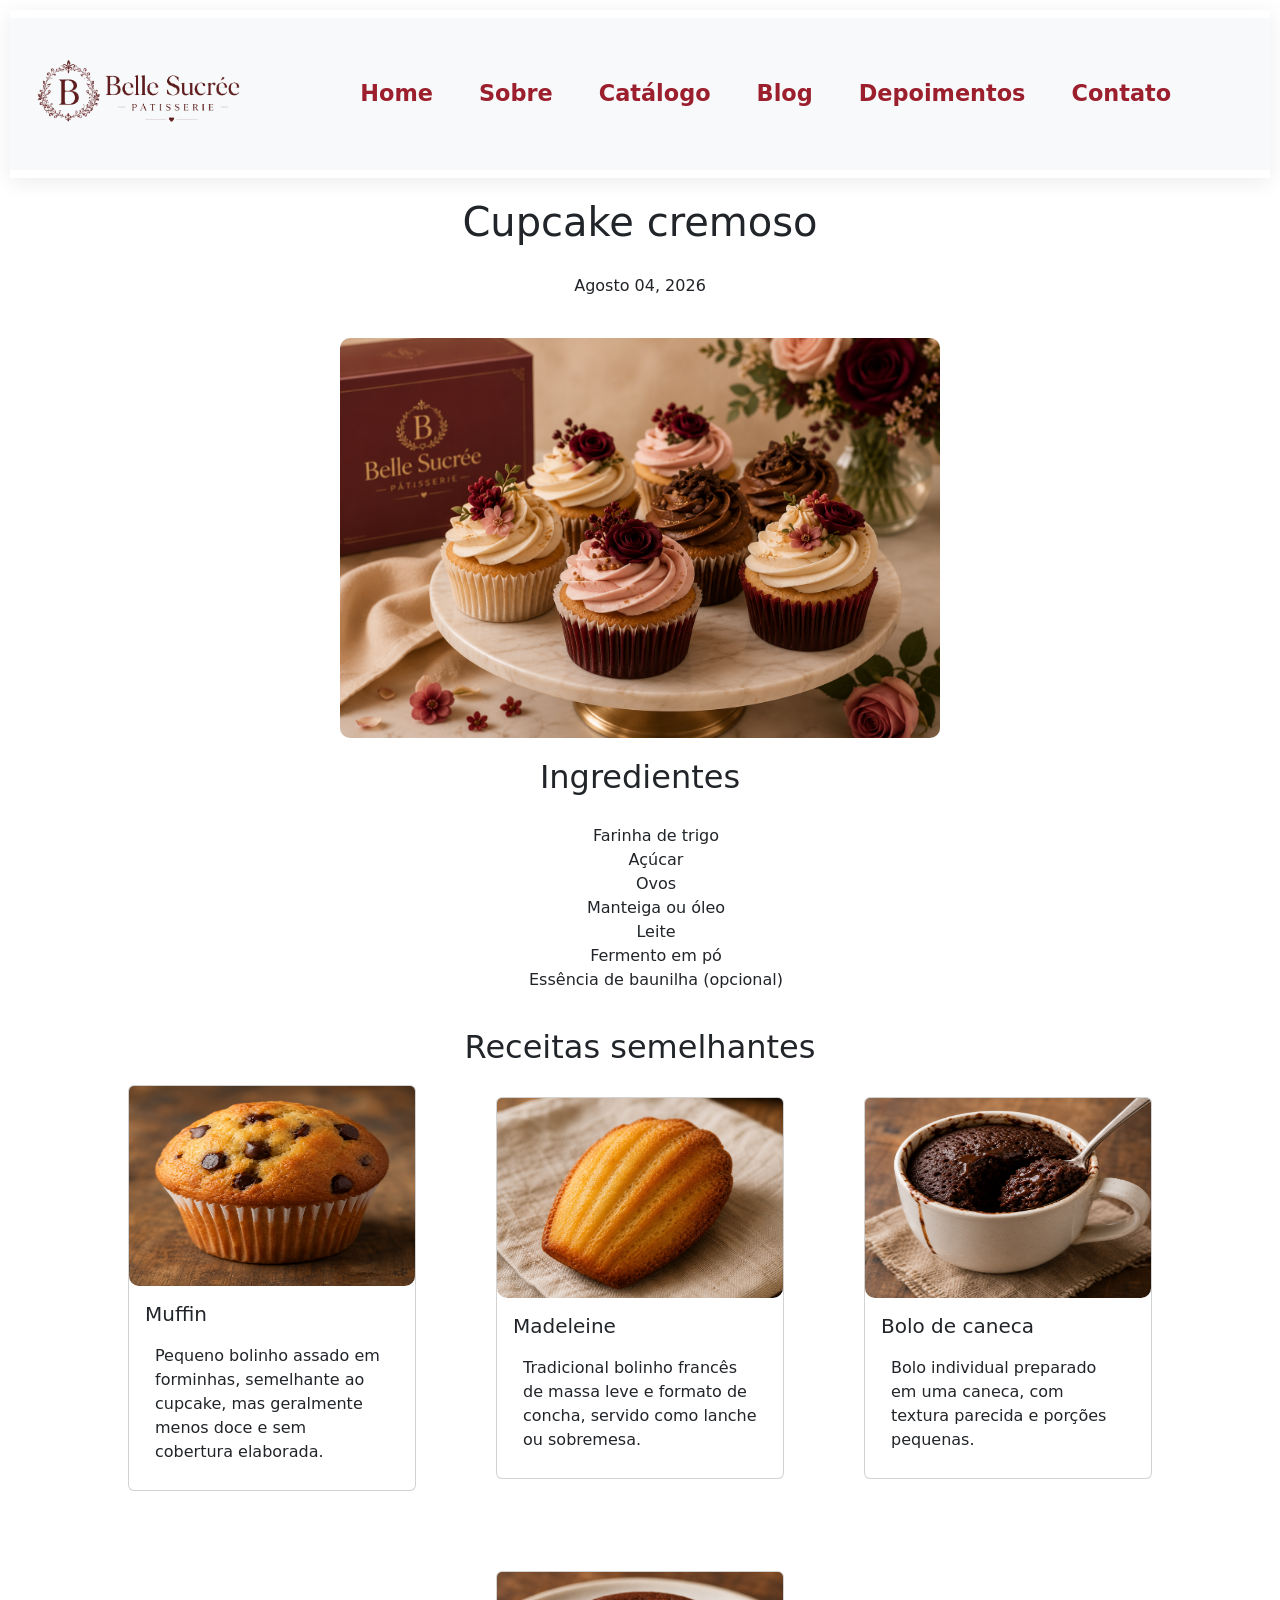
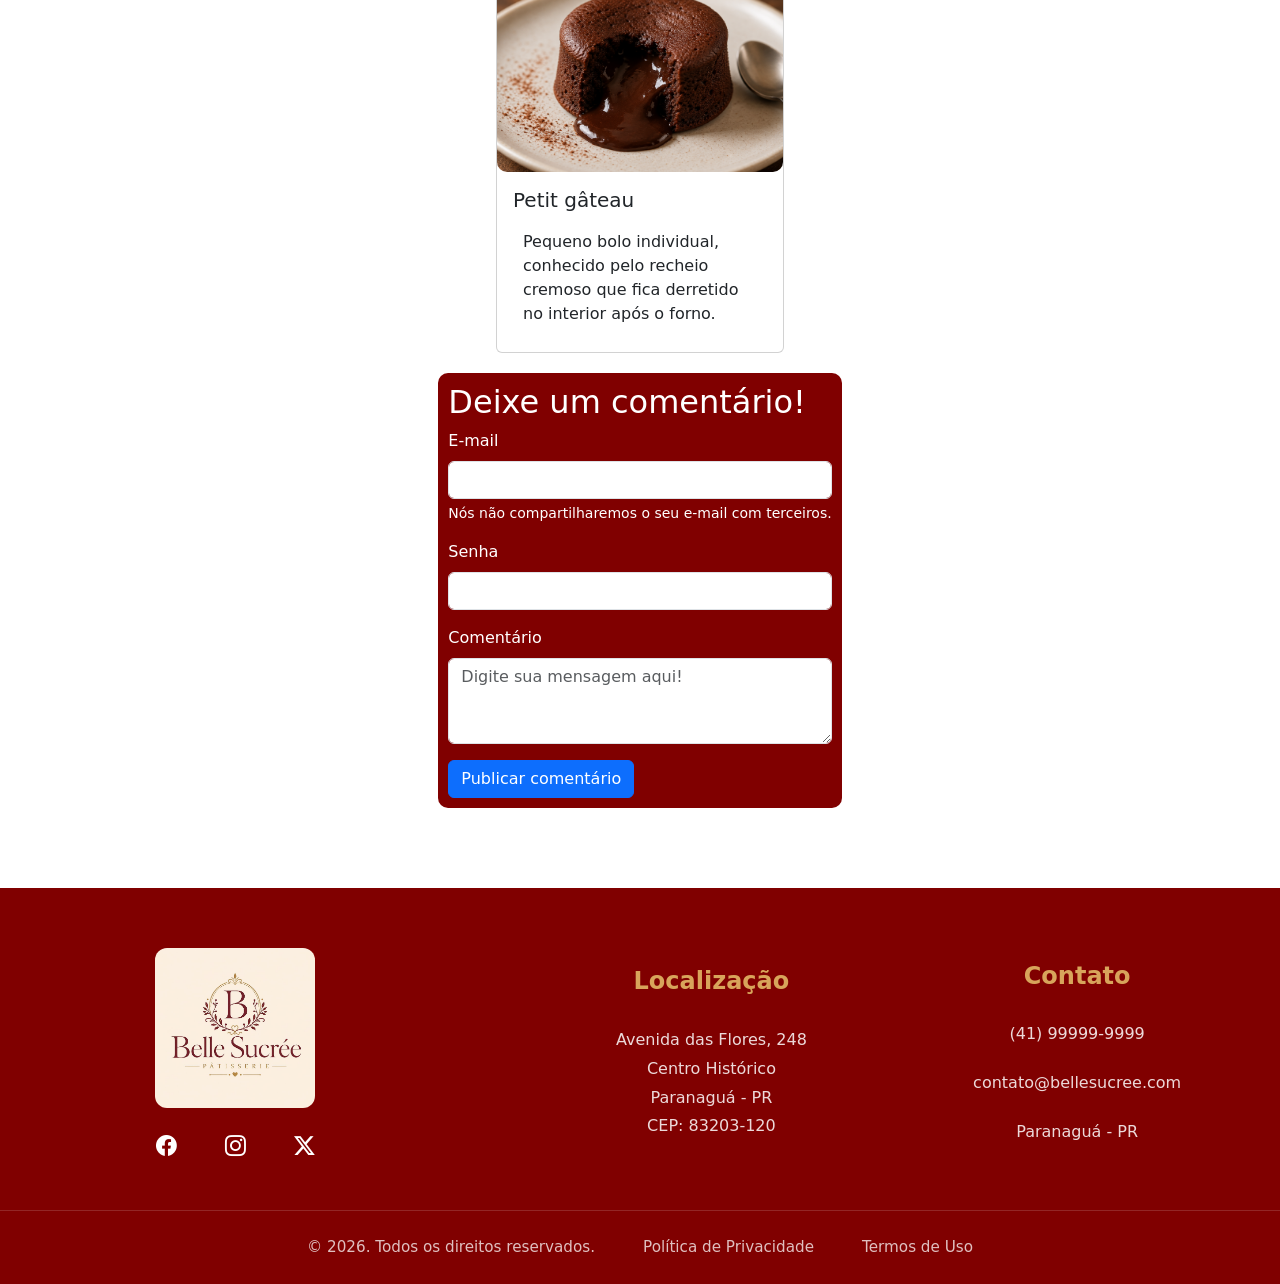
==== commit f0c84be7: "Ajustes" ====
--- a/blog.html
+++ b/blog.html
@@ -14,10 +14,10 @@
 <body>
   <div id="app">
     <header>
-      <nav class="navbar navbar-expand-lg navbar-custom fixed-top">
+      <nav class="navbar navbar-expand-lg navbar-custom ">
 
-      <nav class="navbar navbar-expand-lg bg-body-tertiary">
-        <div class="container-fluid p-2">
+      <nav class="navbar navbar-expand-lg bg-body-tertiary justify-content-between" style="width: 100%;">
+        <div class="container-fluid p-2 justify-content-between d-flex">
           <img class="logo-navbar img-fluid" src="./assets/logo_Belle_sucree_Horizontal-sem-fundo.png" style="height: 75px;" alt=""
             srcset=""></a>
           <a class="navbar-brand" href="#">
@@ -47,65 +47,11 @@
                   <a class="nav-link active linkHeader" aria-current="page" href="./index.html">Contato</a>
                 </li>
               </ul>
-              <form class="d-flex" role="search" >
-                <button class="btn btn-success" type="button" ><a href="/catalogo.html">Peça já o seu</a></button>
-              </form>
+       
             </div>
         </div>
       </nav>
       </header>
-      <main class="main">
-        <section class="receitasSecao">
-            <h1>Cupcake cremoso</h1>
-            <span>Agosto 04, 2026</span>
-            <div></div>
-           
-
-          <!-- LOGO -->
-          <div class="logo">
-            <img class="logo-navbar" src="./assets/logo_Belle_sucree_Horizontal-sem-fundo.png" alt="Belle Sucrée logo">
-          </div>
-
-          <!-- BOTÃO MOBILE -->
-
-          <button class="navbar-toggler" type="button" data-bs-toggle="collapse"
-            data-bs-target="#navbarSupportedContent" aria-controls="navbarSupportedContent" aria-expanded="false"
-            aria-label="Toggle navigation">
-
-            <span class="navbar-toggler-icon"></span>
-
-          </button>
-
-          <!-- MENU -->
-
-          <div class="collapse navbar-collapse" id="navbarSupportedContent">
-
-            <ul class="navbar-nav mx-auto mb-2 mb-lg-0">
-
-              <li class="nav-item">
-                <a class="nav-link" href="./index.html">Home</a>
-              </li>
-
-              <li class="nav-item">
-                <a class="nav-link" href="./Sobre.html">Sobre nos</a>
-              </li>
-
-              <li class="nav-item">
-                <a class="nav-link" href="./blog.html">Blog</a>
-              </li>
-
-              <li class="nav-item">
-                <a class="nav-link" href="./catalogo.html">Catálogo</a>
-              </li>
-
-            </ul>
-
-          </div>
-
-        </div>
-
-      </nav>
-    </header>
     <main class="main">
       <section class="receitasSecao">
         <h1>Cupcake cremoso</h1>
@@ -113,7 +59,7 @@
         <div></div>
 
 
-        <img src="./assets/docinhos.png" alt="" class="img-fluid">
+        <img src="./assets/cupcake.png" alt="" class="img-fluid">
         <h2>Ingredientes</h2>
         <ul>
           <li>Farinha de trigo</li>
@@ -130,7 +76,7 @@
       <aside class="receitasSemelhantes">
 
         <div class="card" style="width: 18rem;">
-          <img src="./assets/muffin.jpg" class="card-img-top img-fluid" alt="...">
+          <img src="./assets/muffin.png" class="card-img-top img-fluid" alt="...">
           <div class="card-body">
             <h5 class="card-title">Muffin</h5>
             <p class="card-text">Pequeno bolinho assado em forminhas, semelhante ao cupcake, mas geralmente menos doce e
@@ -138,7 +84,7 @@
           </div>
         </div>
         <div class="card" style="width: 18rem;">
-          <img src="./assets/madaleine.jpg" class="card-img-top img-fluid" alt="...">
+          <img src="./assets/madaleine.png" class="card-img-top img-fluid" alt="...">
           <div class="card-body">
             <h5 class="card-title">Madeleine</h5>
             <p class="card-text">Tradicional bolinho francês de massa leve e formato de concha, servido como lanche ou
@@ -146,14 +92,14 @@
           </div>
         </div>
         <div class="card" style="width: 18rem;">
-          <img src="./assets/boloDeCaneca.webp" class="card-img-top img-fluid" alt="...">
+          <img src="./assets/boloDeCaneca.png" class="card-img-top img-fluid" alt="...">
           <div class="card-body">
             <h5 class="card-title">Bolo de caneca</h5>
             <p class="card-text">Bolo individual preparado em uma caneca, com textura parecida e porções pequenas.</p>
           </div>
         </div>
         <div class="card" style="width: 18rem;">
-          <img src="./assets/Petitgateau.jpg" class="card-img-top img-fluid" alt="...">
+          <img src="./assets/petitGateu.png" class="card-img-top img-fluid" alt="...">
           <div class="card-body">
             <h5 class="card-title">Petit gâteau</h5>
             <p class="card-text">Pequeno bolo individual, conhecido pelo recheio cremoso que fica derretido no interior
--- a/style/blogStyle.css
+++ b/style/blogStyle.css
@@ -1,3 +1,4 @@
+
 a{
     text-decoration: none;
     color: white;
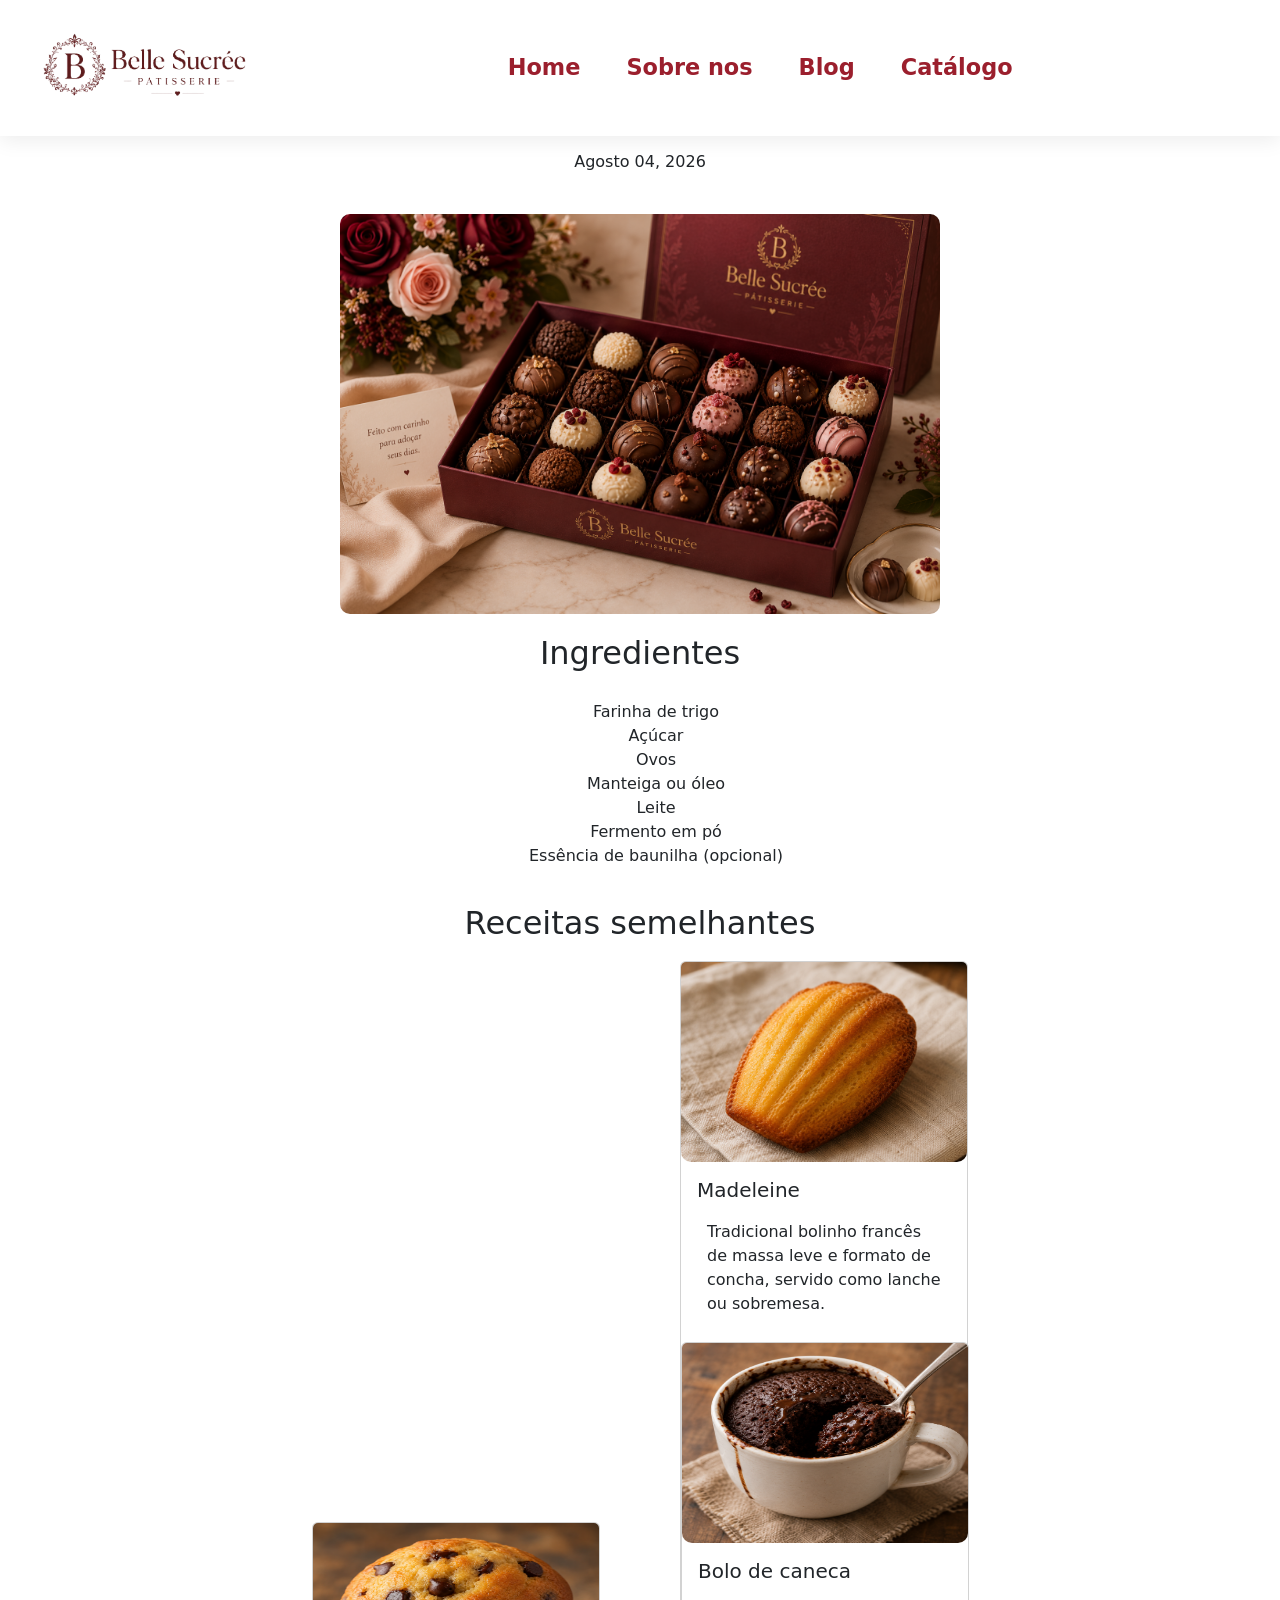
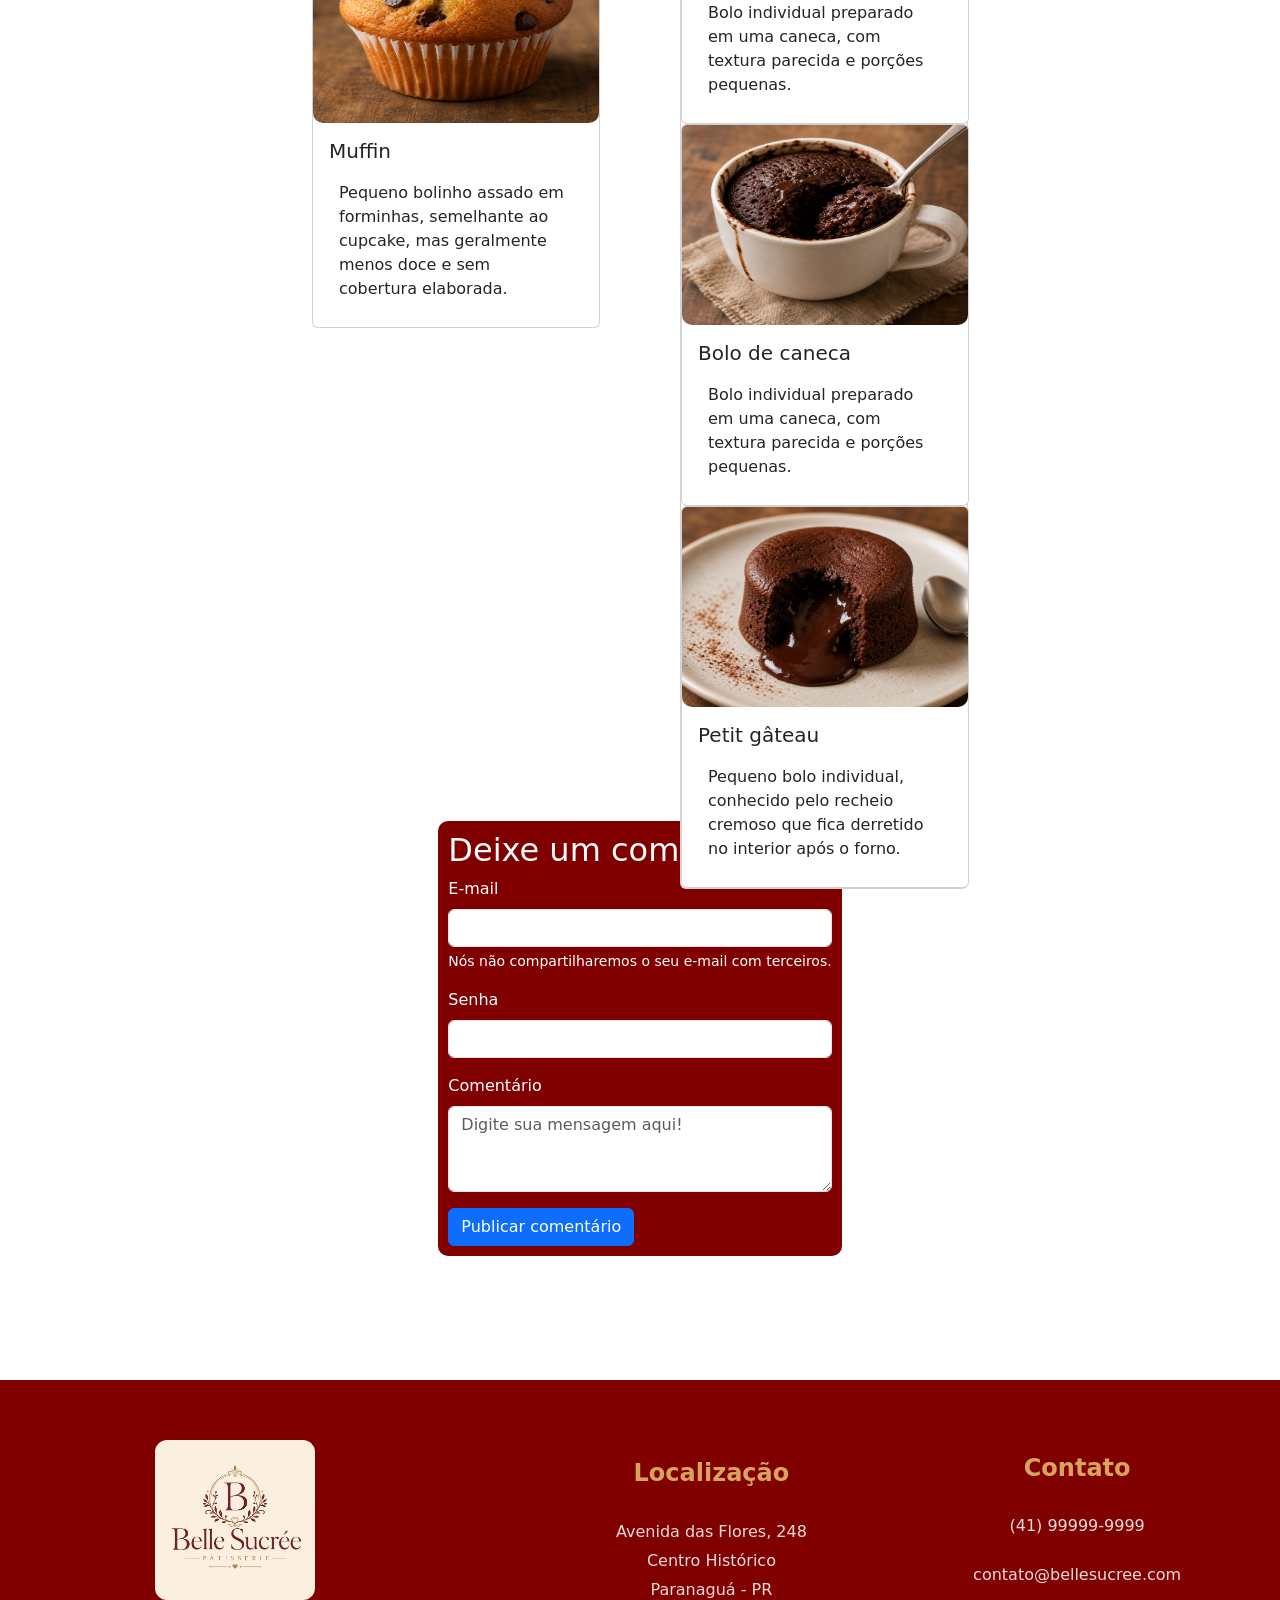
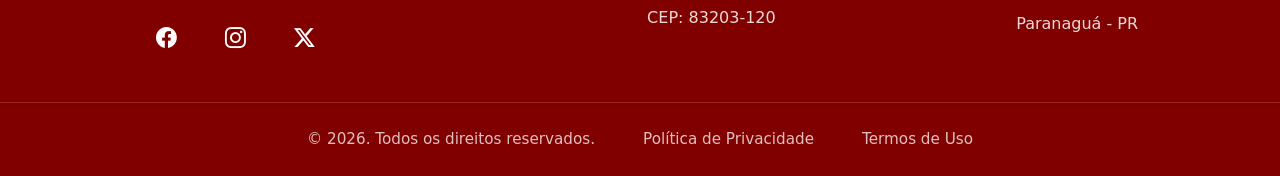
==== commit 313db19b: "Merge branch 'main' of https://github.com/Bruno-Pires-Oliveira/belleSucree" ====
--- a/blog.html
+++ b/blog.html
@@ -14,44 +14,55 @@
 <body>
   <div id="app">
     <header>
-      <nav class="navbar navbar-expand-lg navbar-custom ">
-
-      <nav class="navbar navbar-expand-lg bg-body-tertiary justify-content-between" style="width: 100%;">
-        <div class="container-fluid p-2 justify-content-between d-flex">
-          <img class="logo-navbar img-fluid" src="./assets/logo_Belle_sucree_Horizontal-sem-fundo.png" style="height: 75px;" alt=""
-            srcset=""></a>
-          <a class="navbar-brand" href="#">
-            <button class="navbar-toggler" type="button" data-bs-toggle="collapse"
-              data-bs-target="#navbarSupportedContent" aria-controls="navbarSupportedContent" aria-expanded="false"
-              aria-label="Toggle navigation">
-              <span class="navbar-toggler-icon"></span>
-            </button>
-            <div class="collapse navbar-collapse " id="navbarSupportedContent">
-              <ul class="navbar-nav me-auto mb-2 mb-lg-0 ">
-                <li class="nav-item ">
-                  <a class="nav-link active linkHeader" aria-current="page" href="./index.html">Home</a>
-                </li>
-                <li class="nav-item">
-                  <a class="nav-link active linkHeader" aria-current="page" href="./Sobre.html">Sobre</a>
-                </li>
-                <li class="nav-item">
-                  <a class="nav-link active linkHeader" aria-current="page" href="./catalogo.html">Catálogo</a>
-                </li>
-                  <li class="nav-item">
-                  <a class="nav-link active linkHeader" aria-current="page" href="./blog.html">Blog</a>
-                </li>
-                <li class="nav-item">
-                  <a class="nav-link active linkHeader" aria-current="page" href="./index.html">Depoimentos</a>
-                </li>
-                <li class="nav-item">
-                  <a class="nav-link active linkHeader" aria-current="page" href="./index.html">Contato</a>
-                </li>
-              </ul>
-       
-            </div>
-        </div>
+      <nav class="navbar navbar-expand-lg navbar-custom fixed-top">
+
+        <div class="container-fluid px-4">
+
+          <!-- LOGO -->
+          <div class="logo">
+            <img class="logo-navbar" src="./assets/logo_Belle_sucree_Horizontal-sem-fundo.png" alt="Belle Sucrée logo">
+          </div>
+
+          <!-- BOTÃO MOBILE -->
+
+          <button class="navbar-toggler" type="button" data-bs-toggle="collapse"
+            data-bs-target="#navbarSupportedContent" aria-controls="navbarSupportedContent" aria-expanded="false"
+            aria-label="Toggle navigation">
+
+            <span class="navbar-toggler-icon"></span>
+
+          </button>
+
+          <!-- MENU -->
+
+          <div class="collapse navbar-collapse" id="navbarSupportedContent">
+
+            <ul class="navbar-nav mx-auto mb-2 mb-lg-0">
+
+              <li class="nav-item">
+                <a class="nav-link" href="./index.html">Home</a>
+              </li>
+
+              <li class="nav-item">
+                <a class="nav-link" href="./Sobre.html">Sobre nos</a>
+              </li>
+
+              <li class="nav-item">
+                <a class="nav-link" href="./blog.html">Blog</a>
+              </li>
+
+              <li class="nav-item">
+                <a class="nav-link" href="./catalogo.html">Catálogo</a>
+              </li>
+
+            </ul>
+
+          </div>
+
+        </div>
+
       </nav>
-      </header>
+    </header>
     <main class="main">
       <section class="receitasSecao">
         <h1>Cupcake cremoso</h1>
@@ -59,7 +70,7 @@
         <div></div>
 
 
-        <img src="./assets/cupcake.png" alt="" class="img-fluid">
+        <img src="./assets/docinhos.png" alt="" class="img-fluid">
         <h2>Ingredientes</h2>
         <ul>
           <li>Farinha de trigo</li>
@@ -90,22 +101,28 @@
             <p class="card-text">Tradicional bolinho francês de massa leve e formato de concha, servido como lanche ou
               sobremesa.</p>
           </div>
-        </div>
-        <div class="card" style="width: 18rem;">
-          <img src="./assets/boloDeCaneca.png" class="card-img-top img-fluid" alt="...">
-          <div class="card-body">
-            <h5 class="card-title">Bolo de caneca</h5>
-            <p class="card-text">Bolo individual preparado em uma caneca, com textura parecida e porções pequenas.</p>
-          </div>
-        </div>
-        <div class="card" style="width: 18rem;">
-          <img src="./assets/petitGateu.png" class="card-img-top img-fluid" alt="...">
-          <div class="card-body">
-            <h5 class="card-title">Petit gâteau</h5>
-            <p class="card-text">Pequeno bolo individual, conhecido pelo recheio cremoso que fica derretido no interior
-              após o forno.</p>
-          </div>
-        </div>
+          <div class="card" style="width: 18rem;">
+            <img src="./assets/boloDeCaneca.png" class="card-img-top img-fluid" alt="...">
+            <div class="card-body">
+              <h5 class="card-title">Bolo de caneca</h5>
+              <p class="card-text">Bolo individual preparado em uma caneca, com textura parecida e porções pequenas.</p>
+            </div>
+          </div>
+          <div class="card" style="width: 18rem;">
+            <img src="./assets/boloDeCaneca.png" class="card-img-top img-fluid" alt="...">
+            <div class="card-body">
+              <h5 class="card-title">Bolo de caneca</h5>
+              <p class="card-text">Bolo individual preparado em uma caneca, com textura parecida e porções pequenas.</p>
+            </div>
+          </div>
+          <div class="card" style="width: 18rem;">
+            <img src="./assets/petitGateu.png" class="card-img-top img-fluid" alt="...">
+            <div class="card-body">
+              <h5 class="card-title">Petit gâteau</h5>
+              <p class="card-text">Pequeno bolo individual, conhecido pelo recheio cremoso que fica derretido no
+                interior após o forno.</p>
+            </div>
+          </div>
       </aside>
       <div class="formulario">
         <h2>Deixe um comentário!</h2>
@@ -130,63 +147,63 @@
     </main>
     <footer class="footer">
 
-        <div class="footer-container align-items-center">
-
-            <!-- Logo -->
-
-            <div class="footer-col d-flex flex-column">
-
-                <div class="d-flex flex-column align-items-center">
-
-                    <img class="logo-footer" src="./assets/logoBelleSucree.jpg" alt="Belle Sucrée logo">
-
-                    <section class="d-flex gap-5 p-2">
-                        <i class="bi bi-facebook"></i>
-                        <i class="bi bi-instagram"></i>
-                        <i class="bi bi-twitter-x"></i>
-                    </section>
-
-                </div>
-
-            </div>
-
-            <!-- localização -->
-
-            <div class="footer-col">
-
-                <h3>Localização</h3>
-
-                <p>
-                    Avenida das Flores, 248<br>
-                    Centro Histórico<br>
-                    Paranaguá - PR<br>
-                    CEP: 83203-120
-                </p>
-            </div>
-
-            <!-- Contato -->
-
-            <div class="footer-col">
-
-                <h3>Contato</h3>
-
-                <p>(41) 99999-9999</p>
-
-                <p>contato@bellesucree.com</p>
-
-                <p>Paranaguá - PR</p>
-
-            </div>
-
-        </div>
-
-        <div class="footer-bottom d-flex gap-5 justify-content-center">
-
-            <span>© 2026. Todos os direitos reservados.</span>
-            <span>Política de Privacidade</span>
-            <span>Termos de Uso</span>
-
-        </div>
+      <div class="footer-container align-items-center">
+
+        <!-- Logo -->
+
+        <div class="footer-col d-flex flex-column">
+
+          <div class="d-flex flex-column align-items-center">
+
+            <img class="logo-footer" src="./assets/logoBelleSucree.jpg" alt="Belle Sucrée logo">
+
+            <section class="d-flex gap-5 p-2">
+              <i class="bi bi-facebook"></i>
+              <i class="bi bi-instagram"></i>
+              <i class="bi bi-twitter-x"></i>
+            </section>
+
+          </div>
+
+        </div>
+
+        <!-- localização -->
+
+        <div class="footer-col">
+
+          <h3>Localização</h3>
+
+          <p>
+            Avenida das Flores, 248<br>
+            Centro Histórico<br>
+            Paranaguá - PR<br>
+            CEP: 83203-120
+          </p>
+        </div>
+
+        <!-- Contato -->
+
+        <div class="footer-col">
+
+          <h3>Contato</h3>
+
+          <p>(41) 99999-9999</p>
+
+          <p>contato@bellesucree.com</p>
+
+          <p>Paranaguá - PR</p>
+
+        </div>
+
+      </div>
+
+      <div class="footer-bottom d-flex gap-5 justify-content-center">
+
+        <span>© 2026. Todos os direitos reservados.</span>
+        <span>Política de Privacidade</span>
+        <span>Termos de Uso</span>
+
+      </div>
 
     </footer>
   </div>
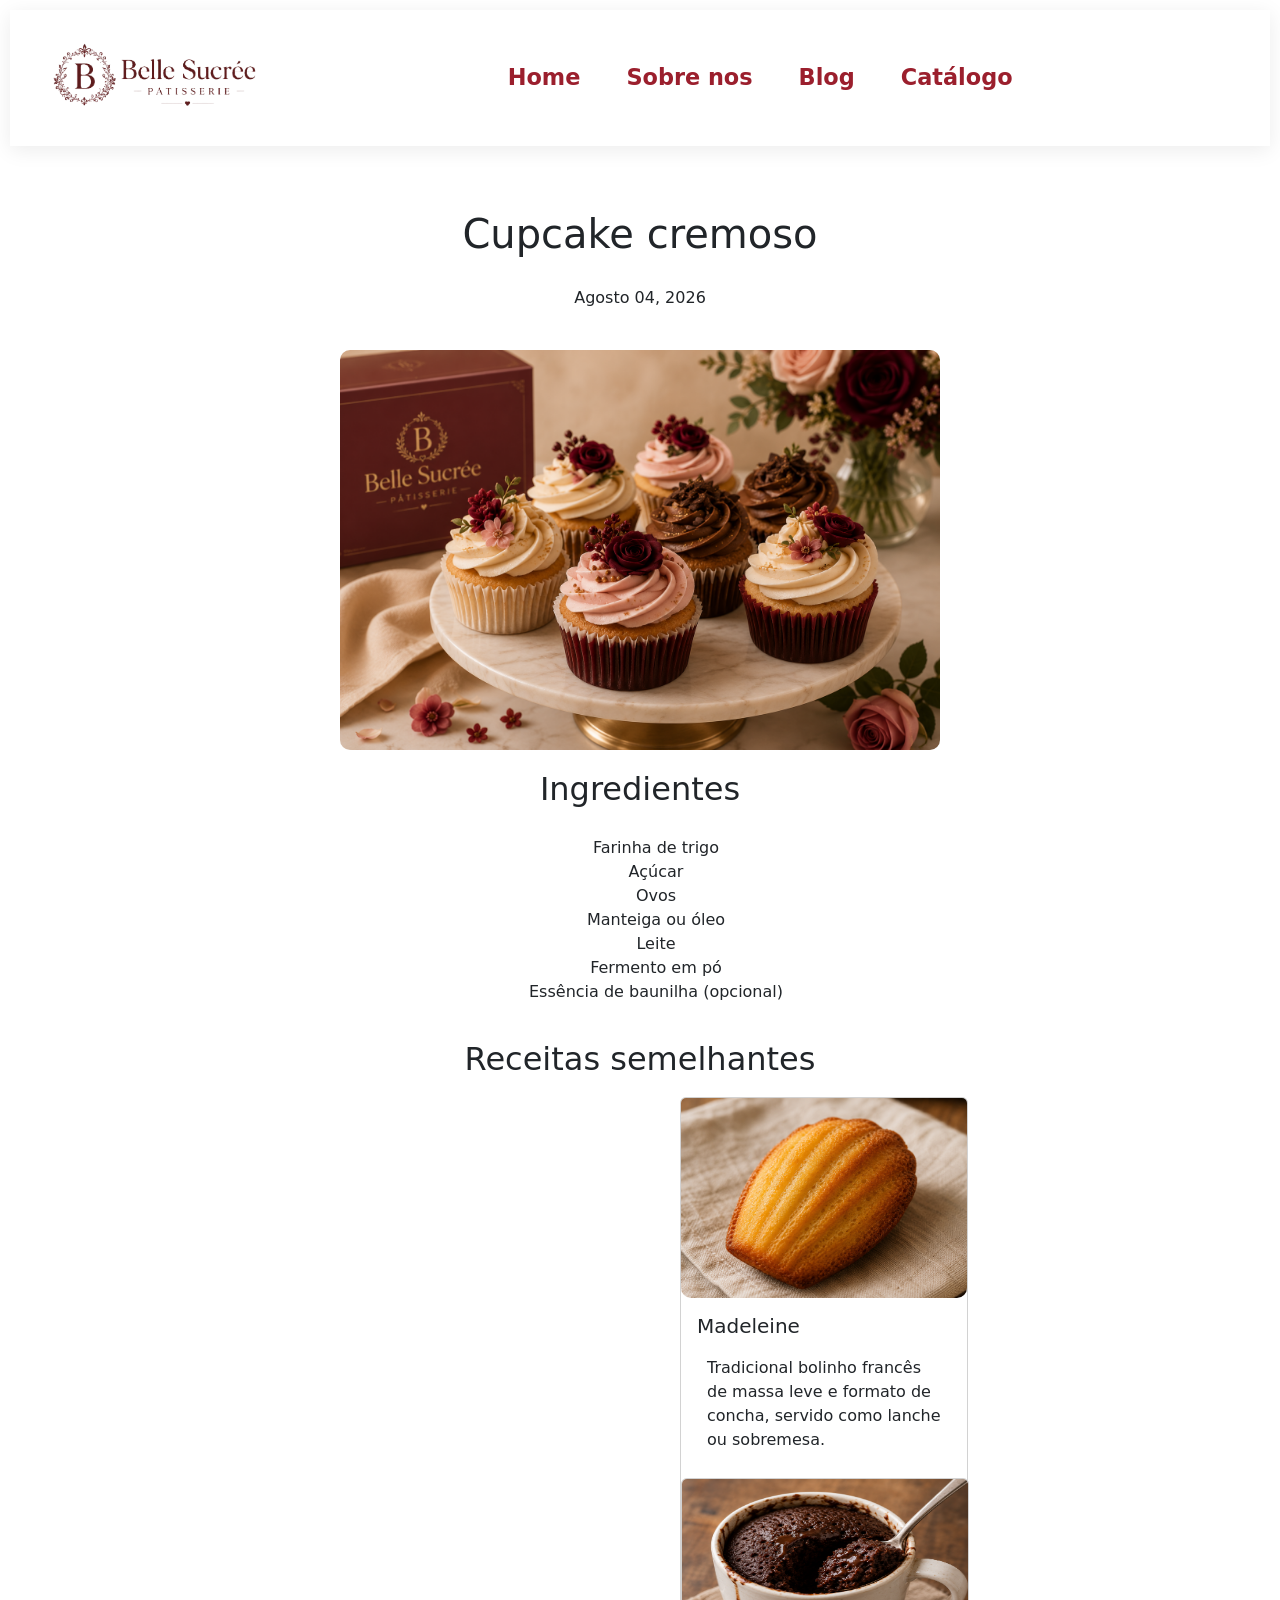
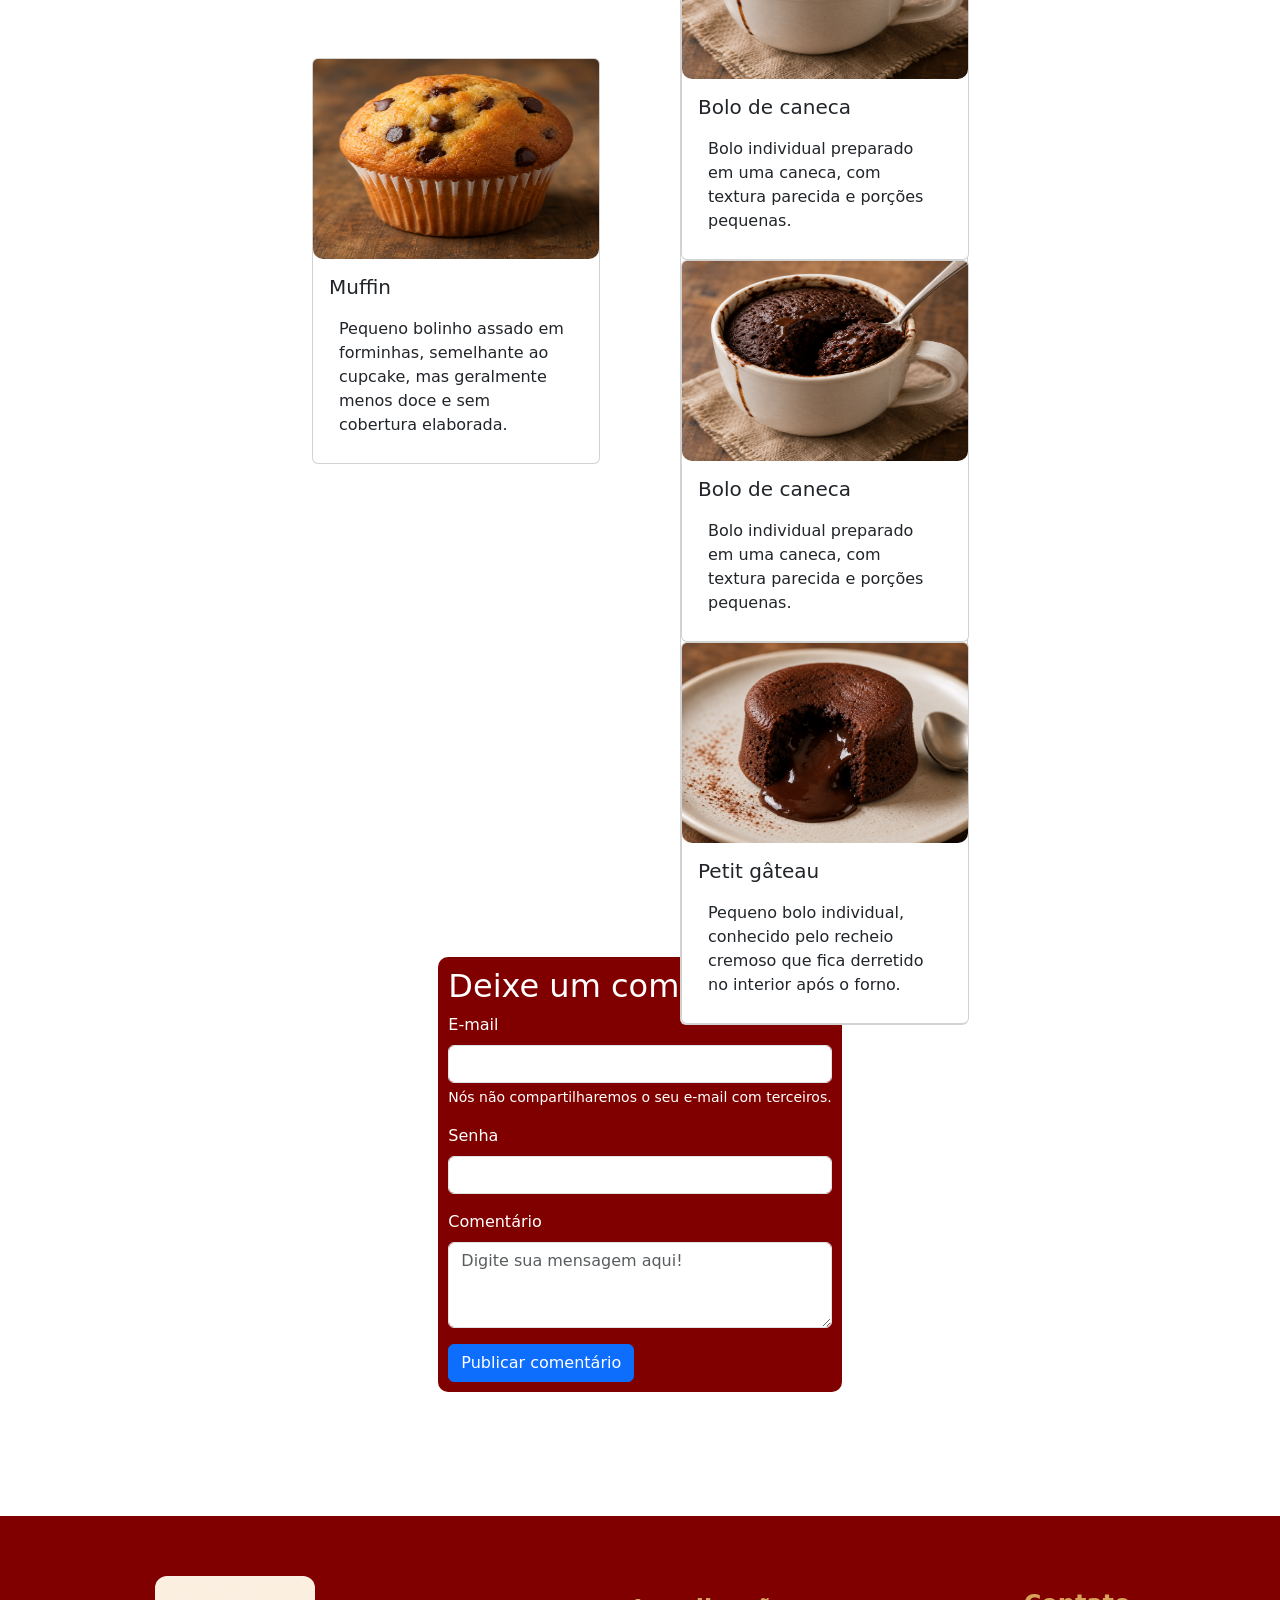
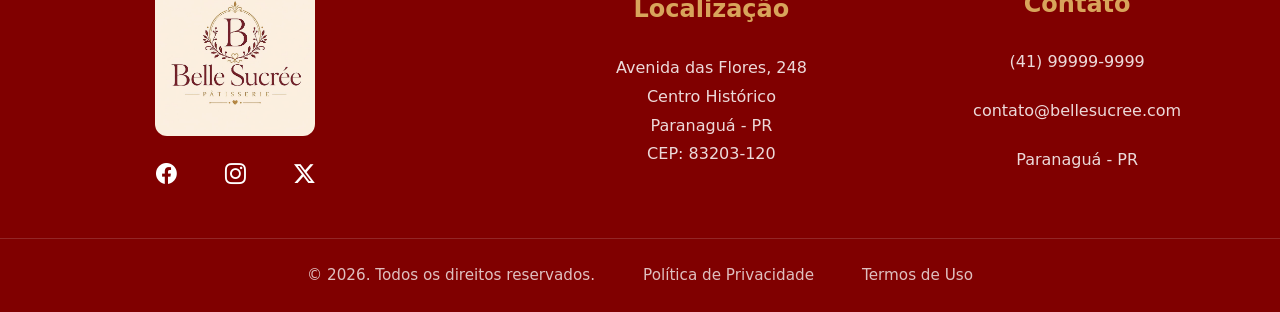
==== commit 9e29188e: "Ajustes" ====
--- a/blog.html
+++ b/blog.html
@@ -14,7 +14,7 @@
 <body>
   <div id="app">
     <header>
-      <nav class="navbar navbar-expand-lg navbar-custom fixed-top">
+      <nav class="navbar navbar-expand-lg navbar-custom ">
 
         <div class="container-fluid px-4">
 
@@ -70,7 +70,7 @@
         <div></div>
 
 
-        <img src="./assets/docinhos.png" alt="" class="img-fluid">
+        <img src="./assets/cupcake.png" alt="" class="img-fluid">
         <h2>Ingredientes</h2>
         <ul>
           <li>Farinha de trigo</li>
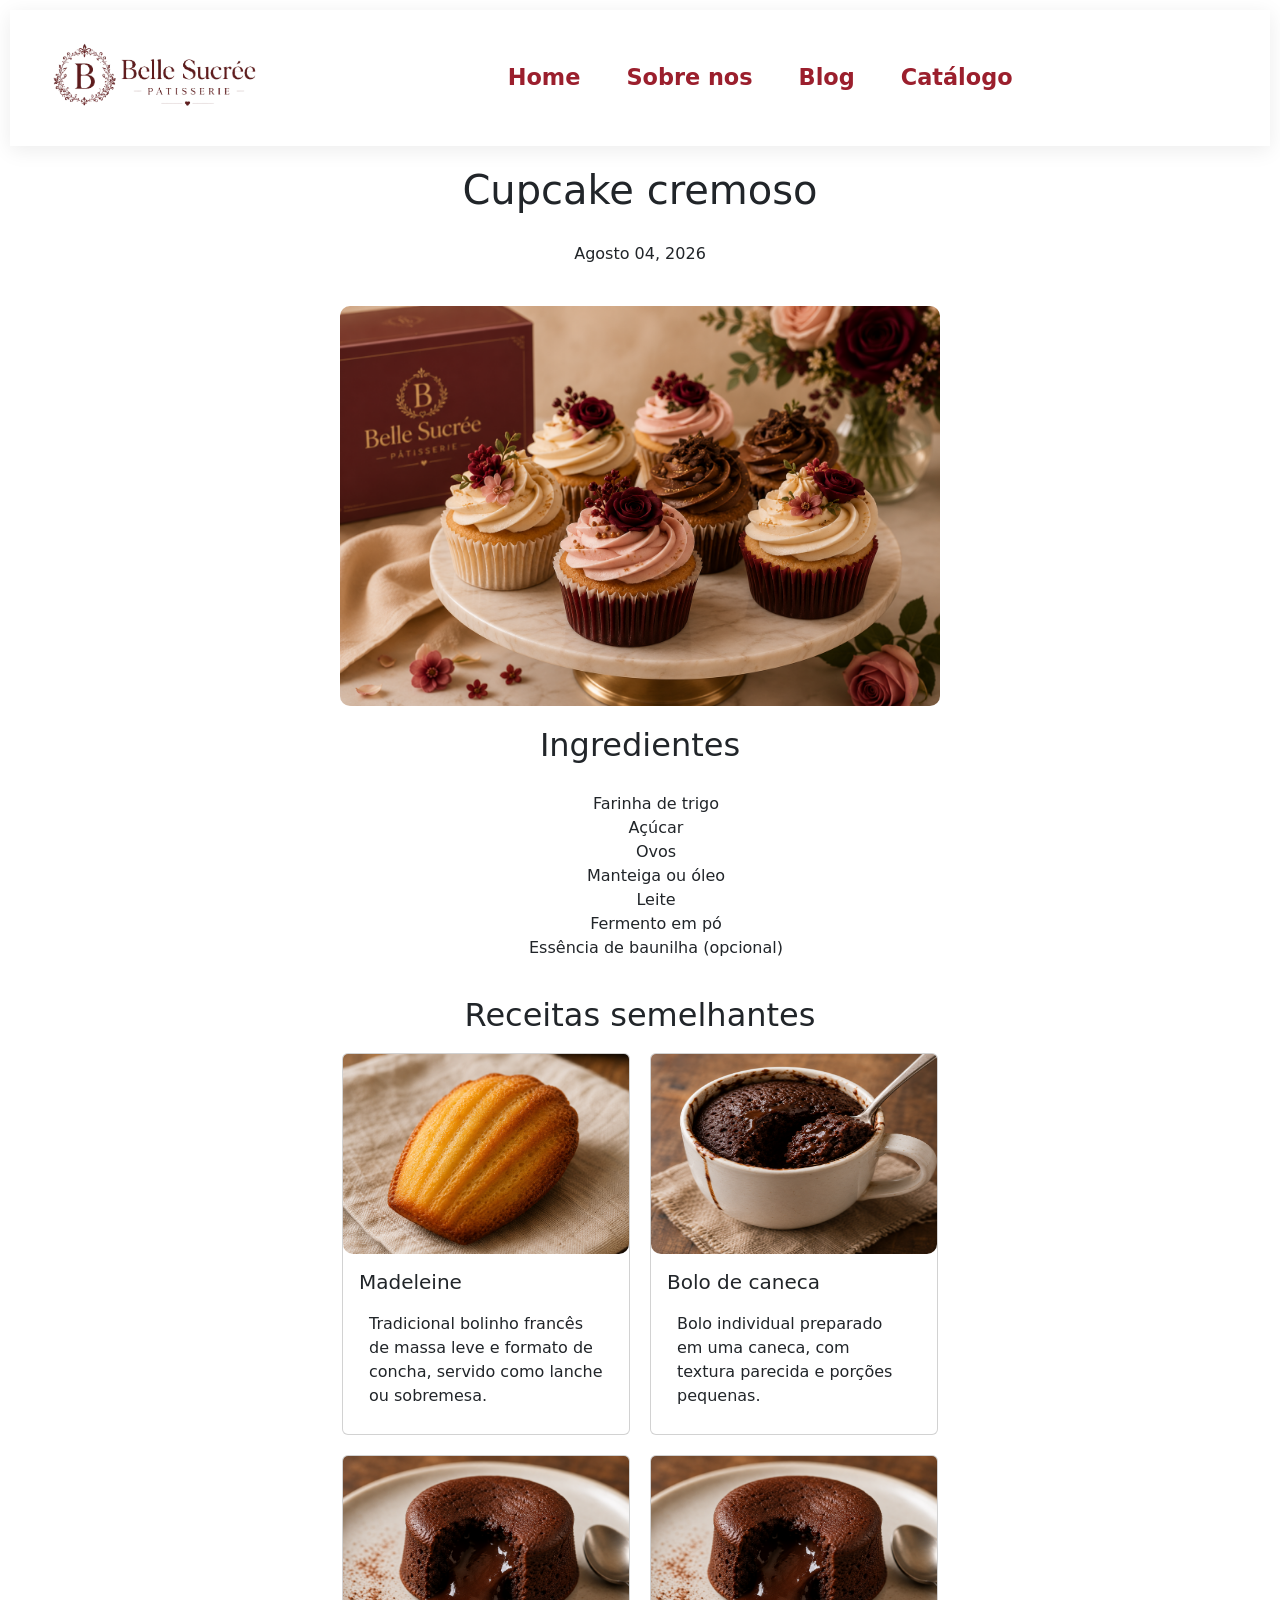
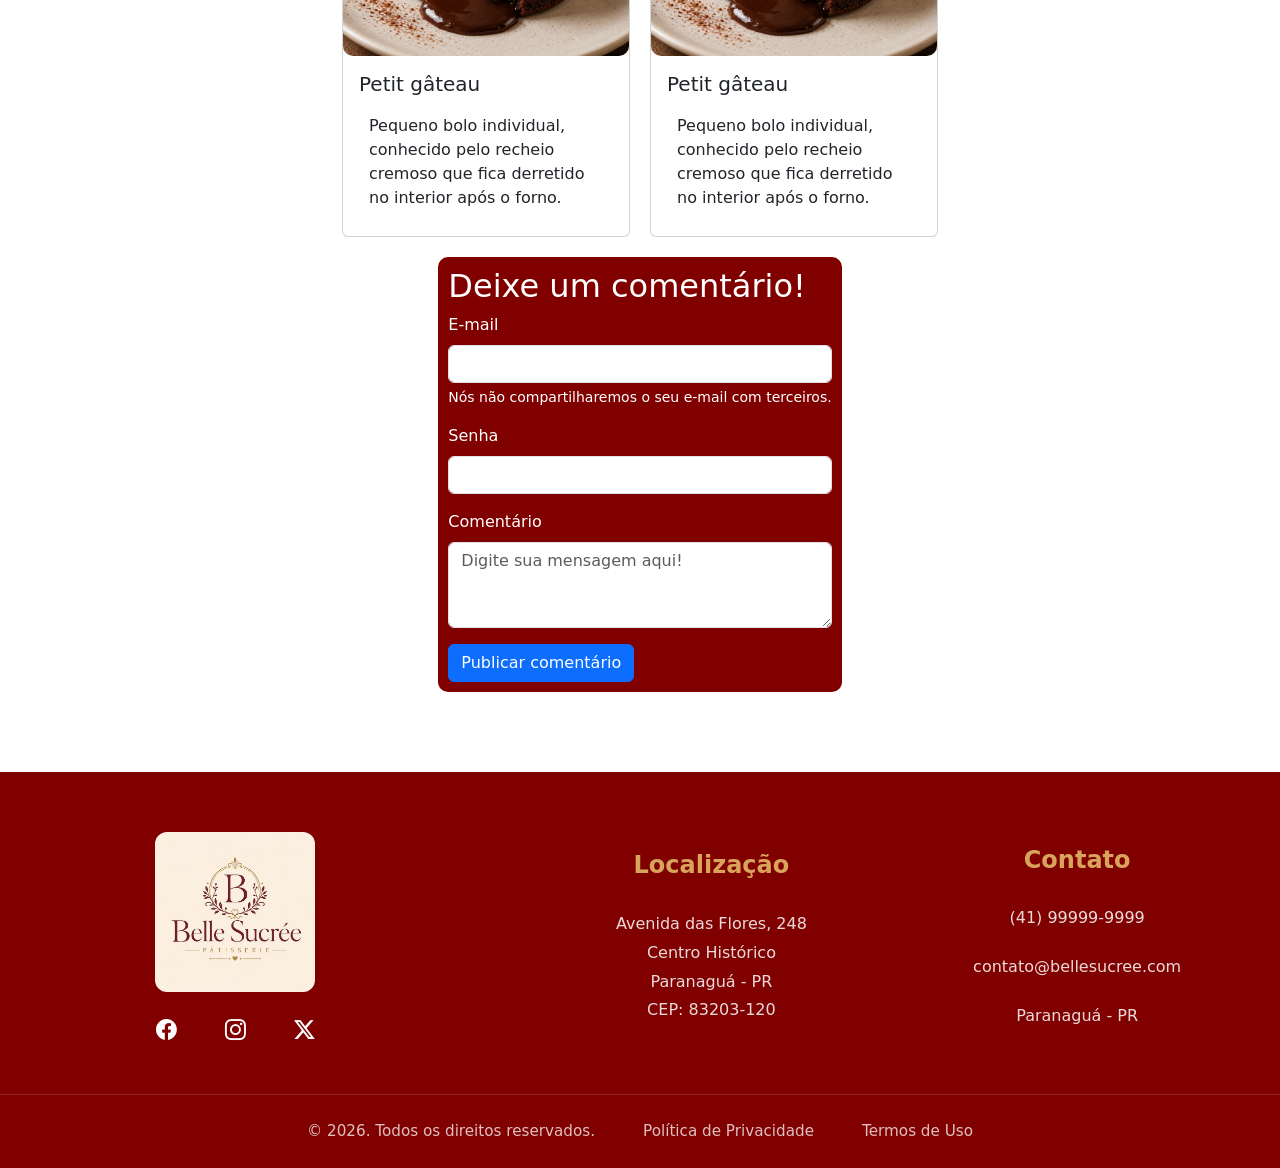
==== commit 226bc5b2: "Ajustes" ====
--- a/blog.html
+++ b/blog.html
@@ -87,27 +87,13 @@
       <aside class="receitasSemelhantes">
 
         <div class="card" style="width: 18rem;">
-          <img src="./assets/muffin.png" class="card-img-top img-fluid" alt="...">
-          <div class="card-body">
-            <h5 class="card-title">Muffin</h5>
-            <p class="card-text">Pequeno bolinho assado em forminhas, semelhante ao cupcake, mas geralmente menos doce e
-              sem cobertura elaborada.</p>
-          </div>
-        </div>
-        <div class="card" style="width: 18rem;">
           <img src="./assets/madaleine.png" class="card-img-top img-fluid" alt="...">
           <div class="card-body">
             <h5 class="card-title">Madeleine</h5>
             <p class="card-text">Tradicional bolinho francês de massa leve e formato de concha, servido como lanche ou
               sobremesa.</p>
           </div>
-          <div class="card" style="width: 18rem;">
-            <img src="./assets/boloDeCaneca.png" class="card-img-top img-fluid" alt="...">
-            <div class="card-body">
-              <h5 class="card-title">Bolo de caneca</h5>
-              <p class="card-text">Bolo individual preparado em uma caneca, com textura parecida e porções pequenas.</p>
-            </div>
-          </div>
+        </div>
           <div class="card" style="width: 18rem;">
             <img src="./assets/boloDeCaneca.png" class="card-img-top img-fluid" alt="...">
             <div class="card-body">
@@ -123,7 +109,17 @@
                 interior após o forno.</p>
             </div>
           </div>
+          <div class="card" style="width: 18rem;">
+            <img src="./assets/petitGateu.png" class="card-img-top img-fluid" alt="...">
+            <div class="card-body">
+              <h5 class="card-title">Petit gâteau</h5>
+              <p class="card-text">Pequeno bolo individual, conhecido pelo recheio cremoso que fica derretido no
+                interior após o forno.</p>
+            </div>
+          </div>
+        
       </aside>
+
       <div class="formulario">
         <h2>Deixe um comentário!</h2>
         <form>
@@ -145,6 +141,7 @@
         </form>
       </div>
     </main>
+
     <footer class="footer">
 
       <div class="footer-container align-items-center">
--- a/style/blogStyle.css
+++ b/style/blogStyle.css
@@ -24,7 +24,6 @@
     display: flex;
     flex-direction: column;
     gap: 20px;
-    height: 50%;
   
 }
 
@@ -86,12 +85,11 @@
         height: 400px !important; 
     }
     .receitasSemelhantes{
-        display: flex;
-        flex-direction: row;
-        flex-wrap: wrap;
-        justify-content: center;
-        align-items: center;
-        gap: 80px;
+        display: grid !important;
+        grid-template-columns: 1fr !important;
+        grid-template-rows: 1fr 1fr !important;
+
+        
     }
     .receitasSemelhantes img {
             height: 200px !important;
@@ -126,9 +124,10 @@
 
 @media (min-width:1024px) {
     .receitasSemelhantes{
-        display: flex;
-        flex-direction: row;
-        
+        /* display: flex;
+        flex-direction: row; */
+        grid-template-columns: 1fr 1fr !important;
+        grid-template-rows: 1fr 1fr !important;        
     }
     header{
         padding: 10px;
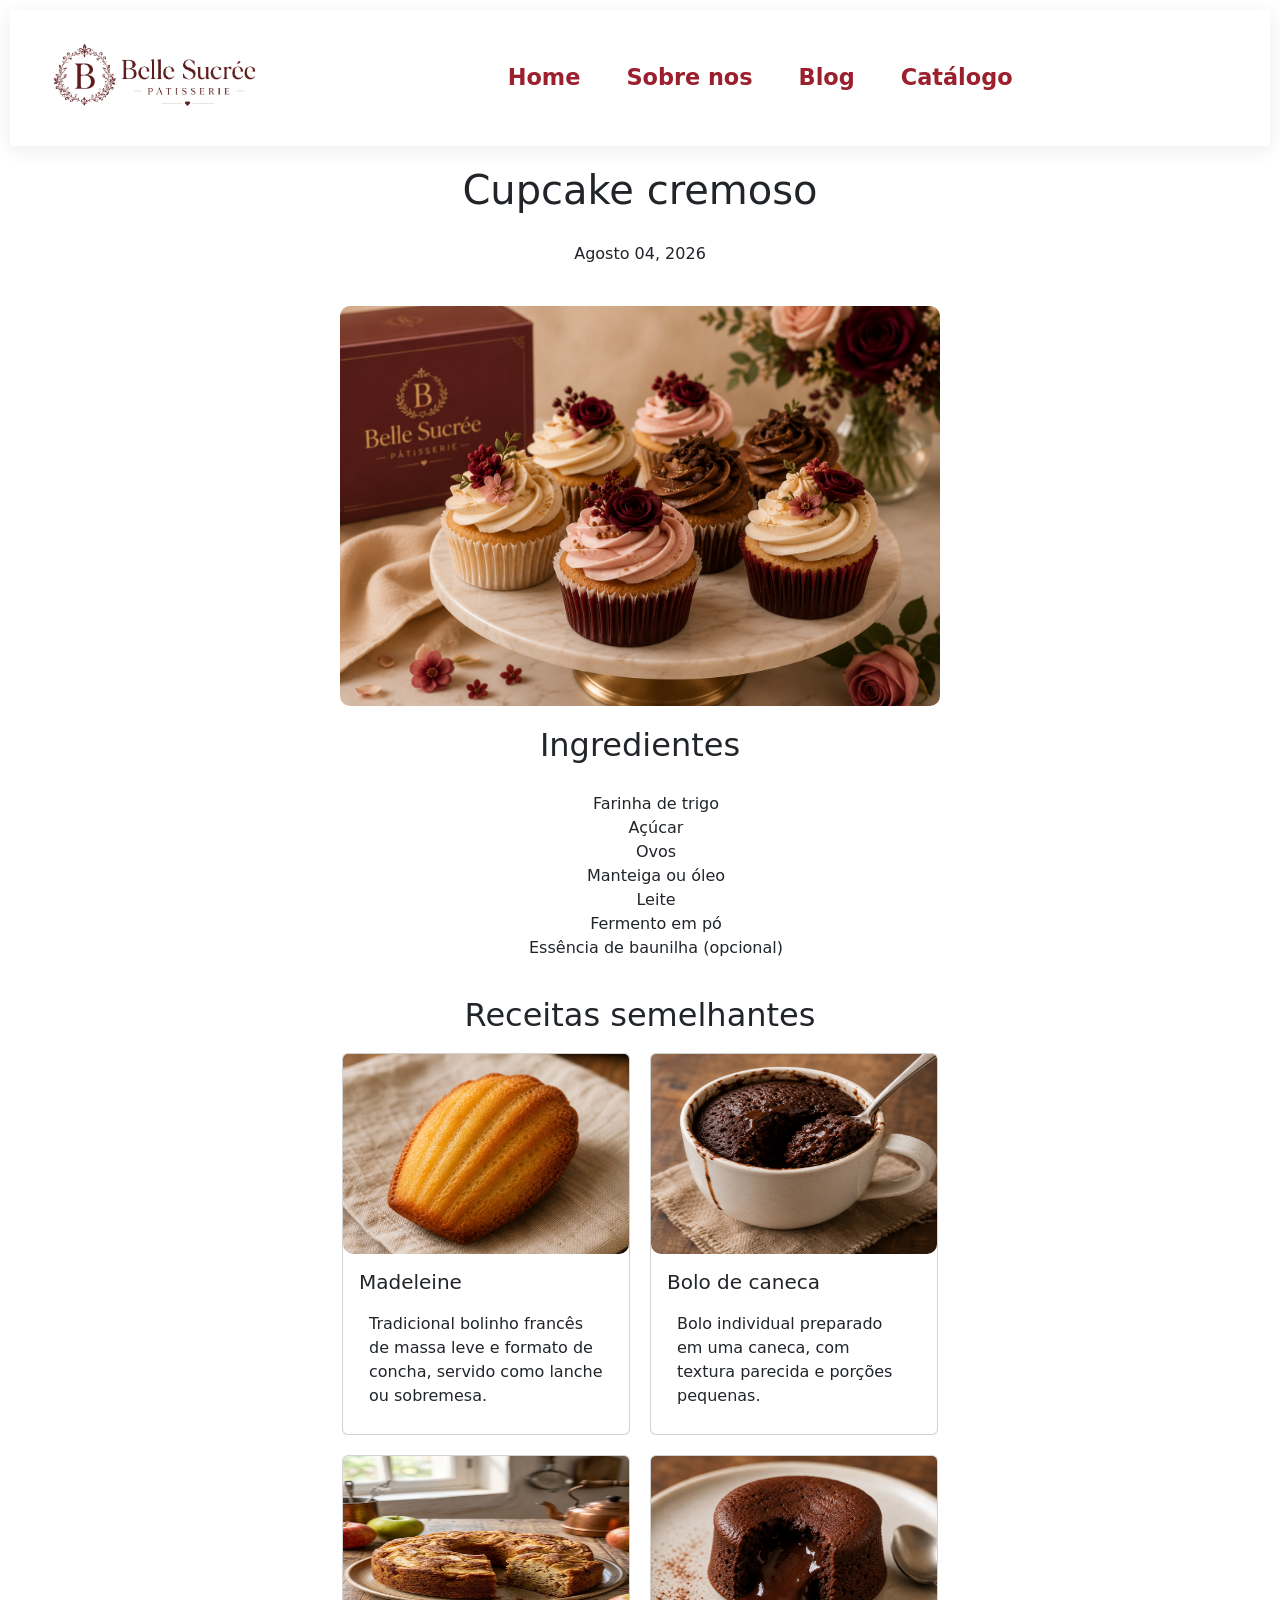
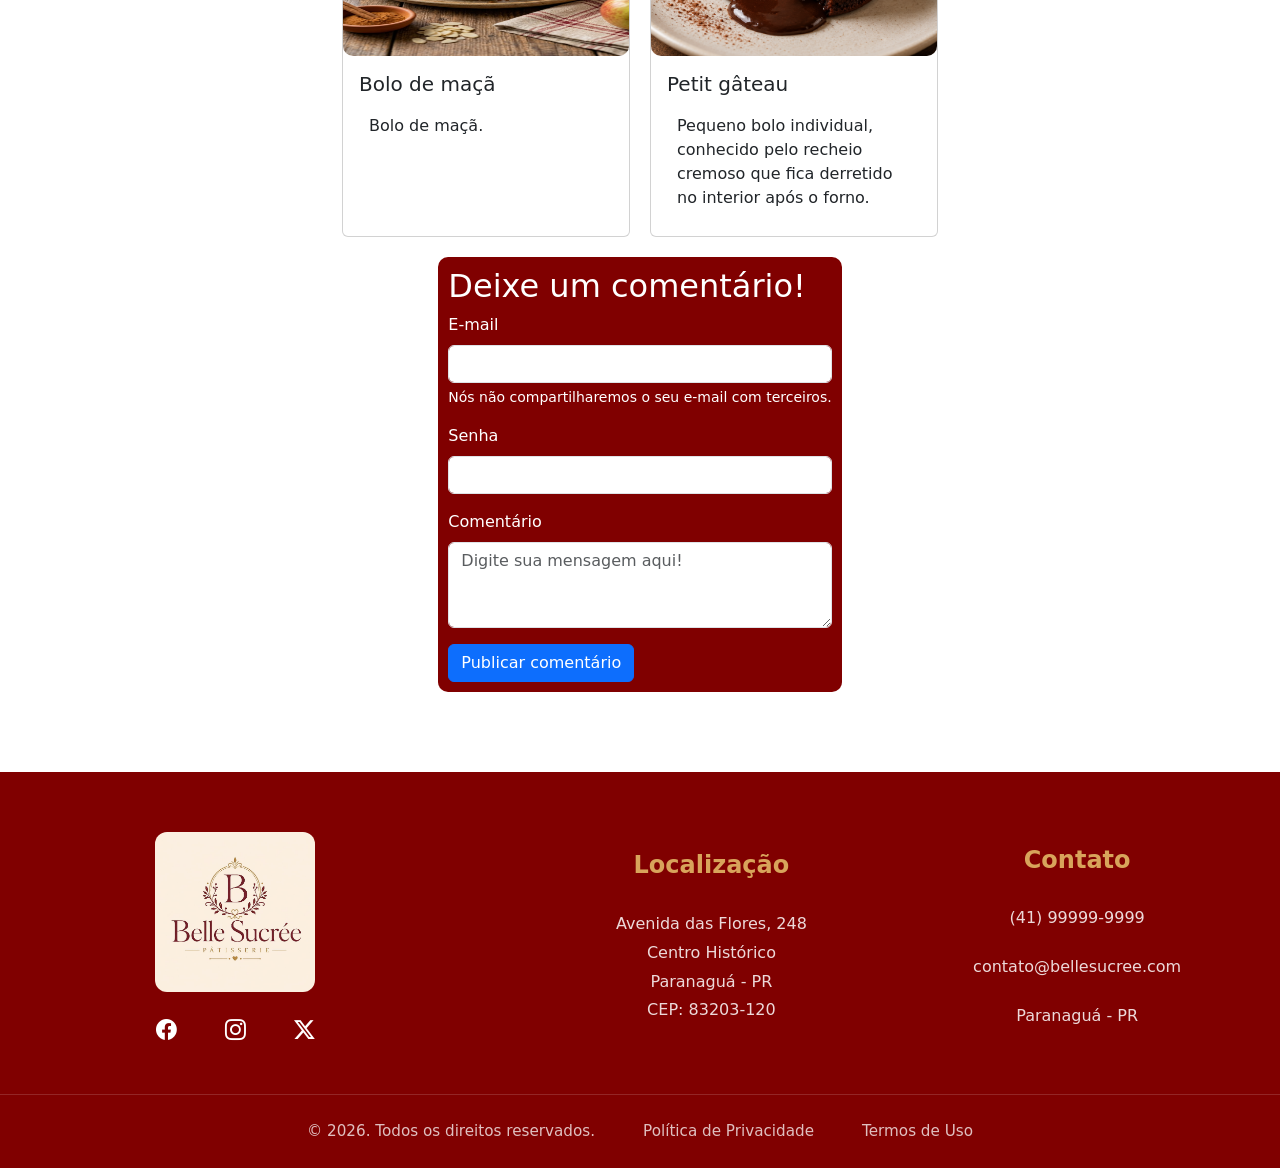
==== commit 9dd4f8eb: "Ajustando para o site" ====
--- a/blog.html
+++ b/blog.html
@@ -102,11 +102,10 @@
             </div>
           </div>
           <div class="card" style="width: 18rem;">
-            <img src="./assets/petitGateu.png" class="card-img-top img-fluid" alt="...">
+            <img src="./assets/bolomaca.jpg" class="card-img-top img-fluid" alt="...">
             <div class="card-body">
-              <h5 class="card-title">Petit gâteau</h5>
-              <p class="card-text">Pequeno bolo individual, conhecido pelo recheio cremoso que fica derretido no
-                interior após o forno.</p>
+              <h5 class="card-title">Bolo de maçã</h5>
+              <p class="card-text">Bolo de maçã.</p>
             </div>
           </div>
           <div class="card" style="width: 18rem;">
